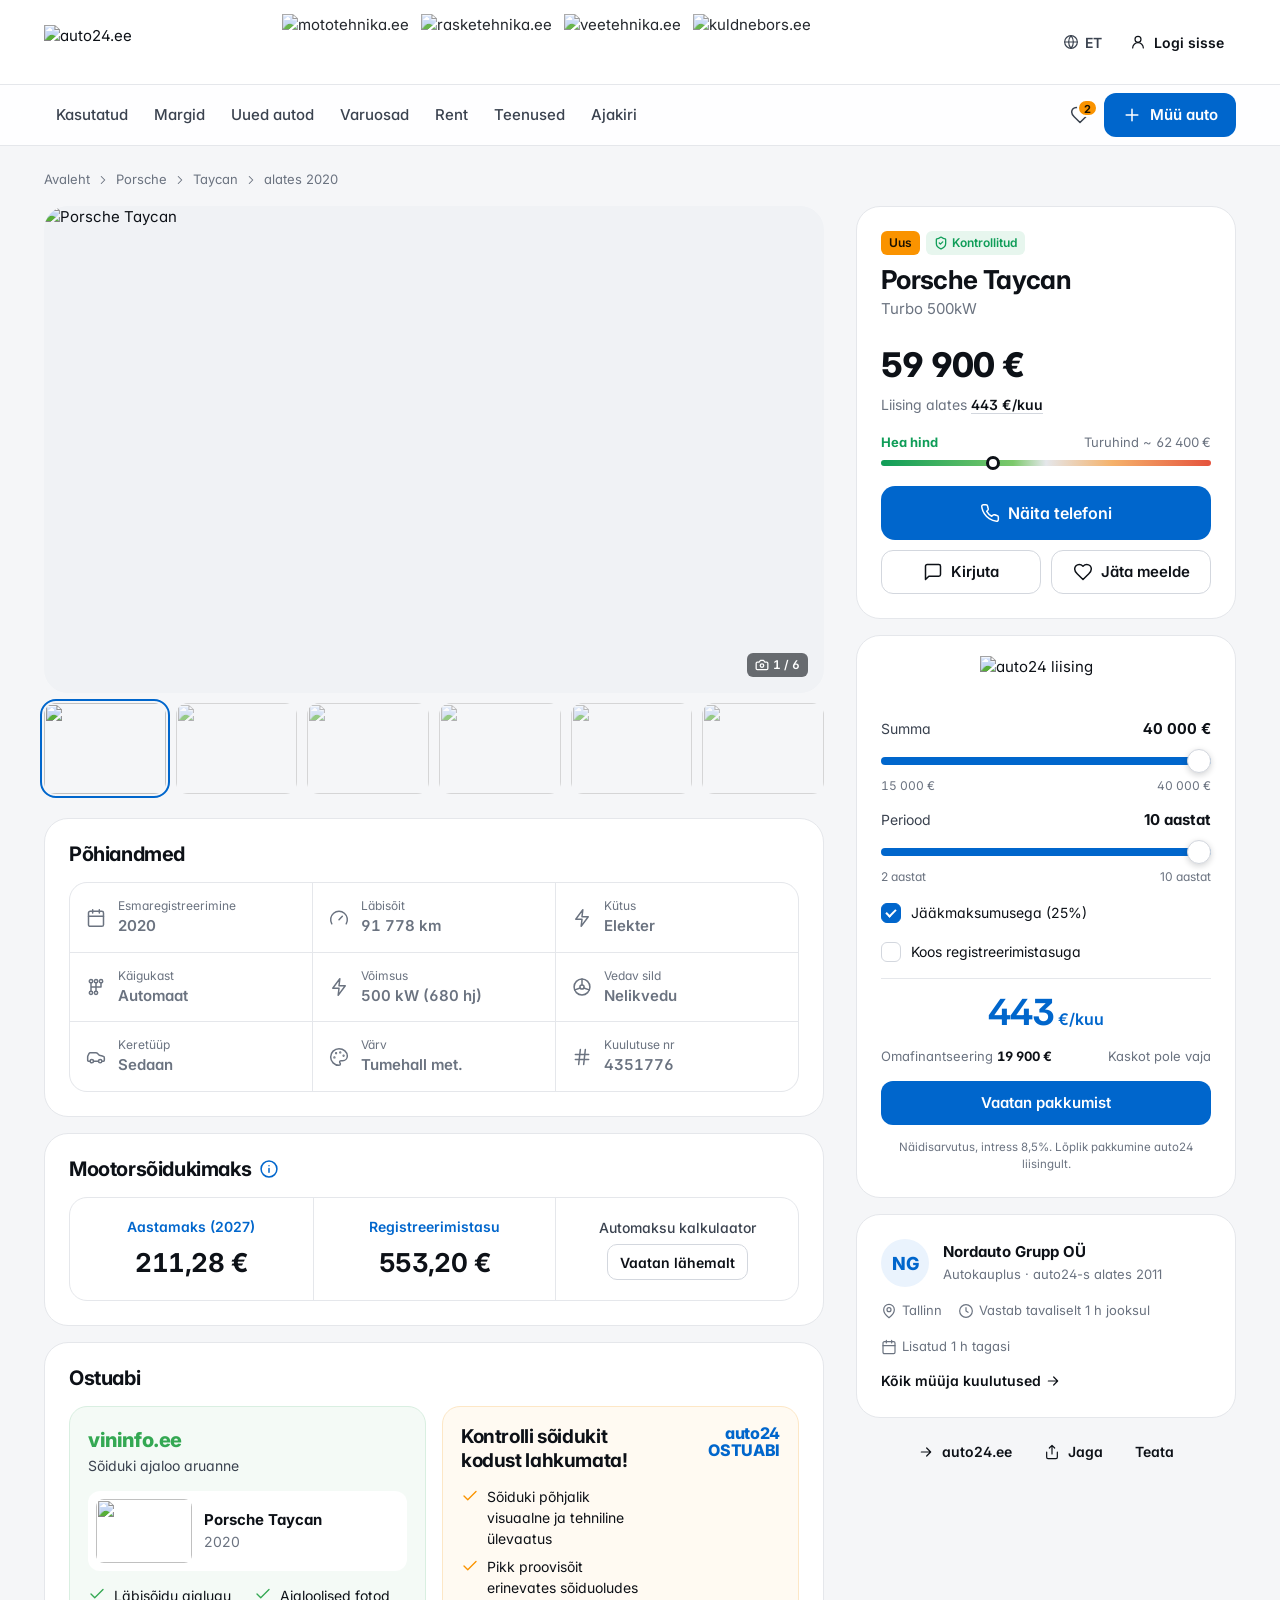
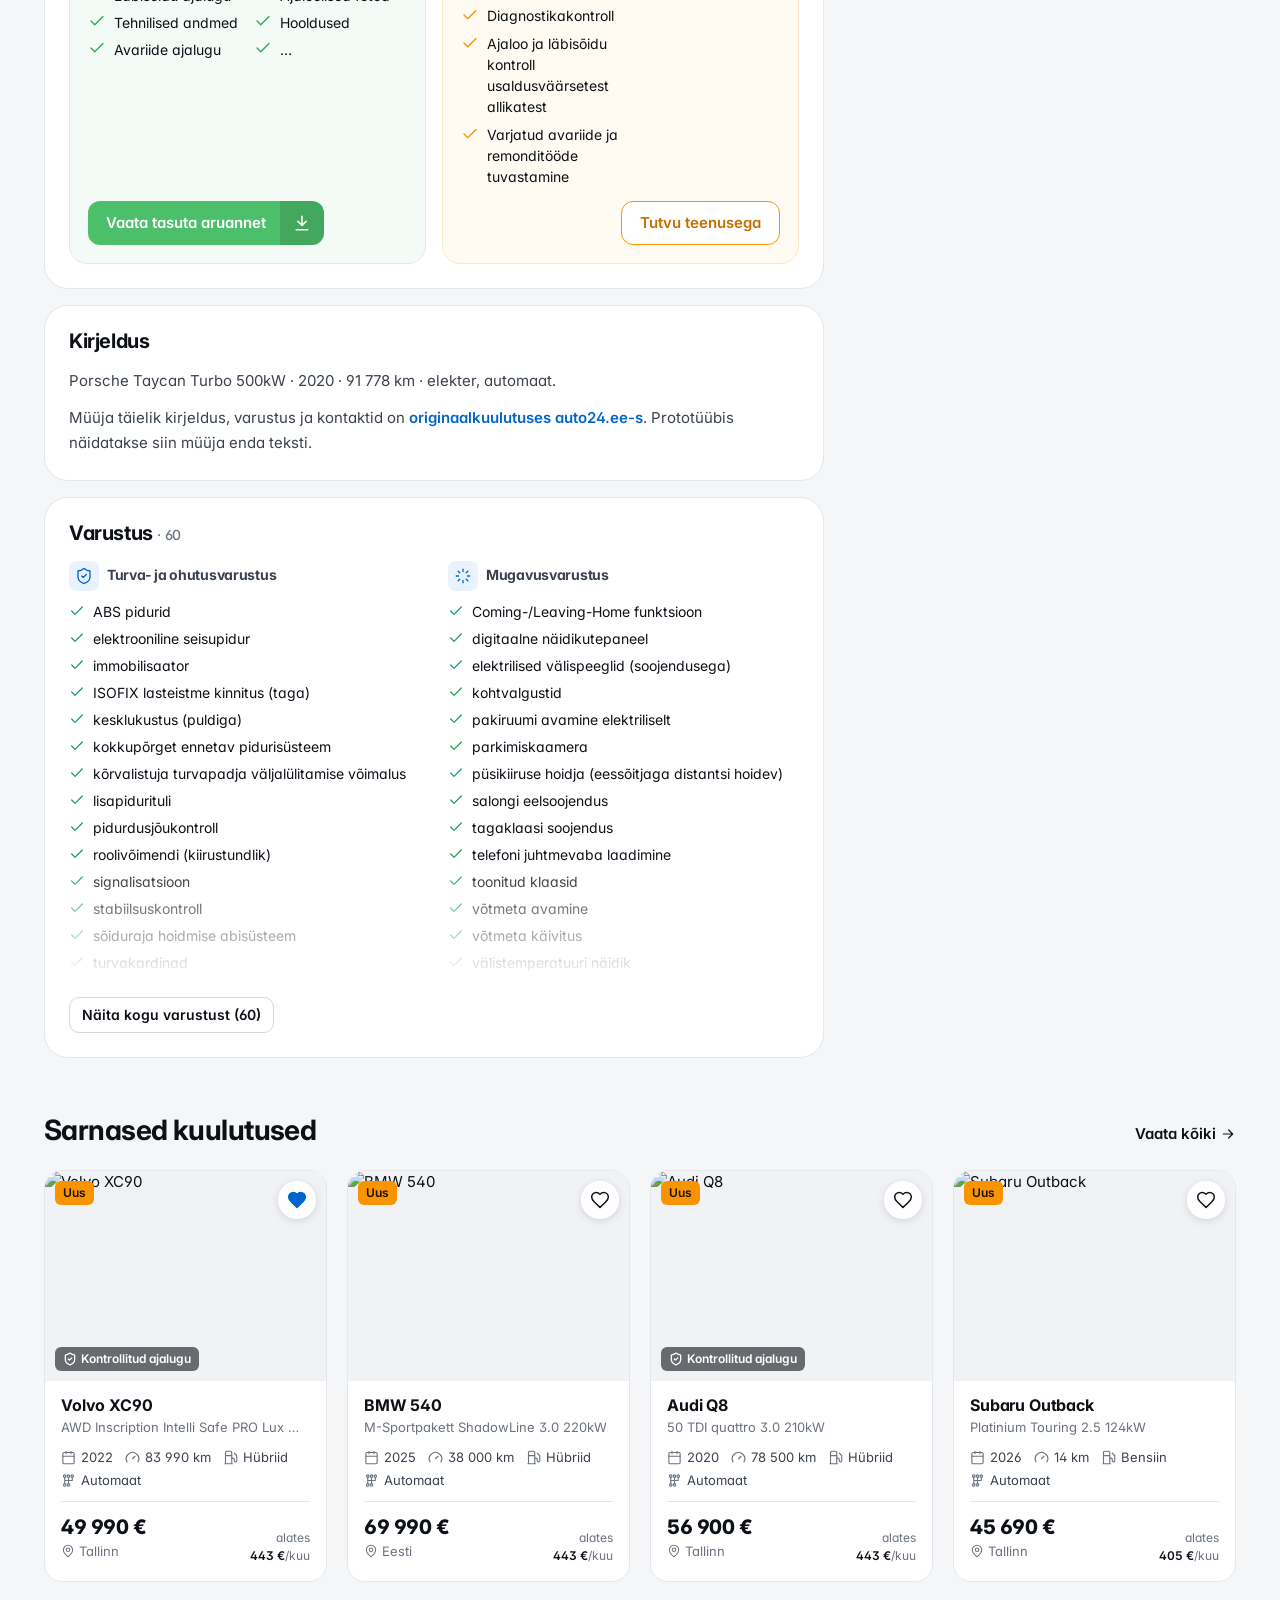
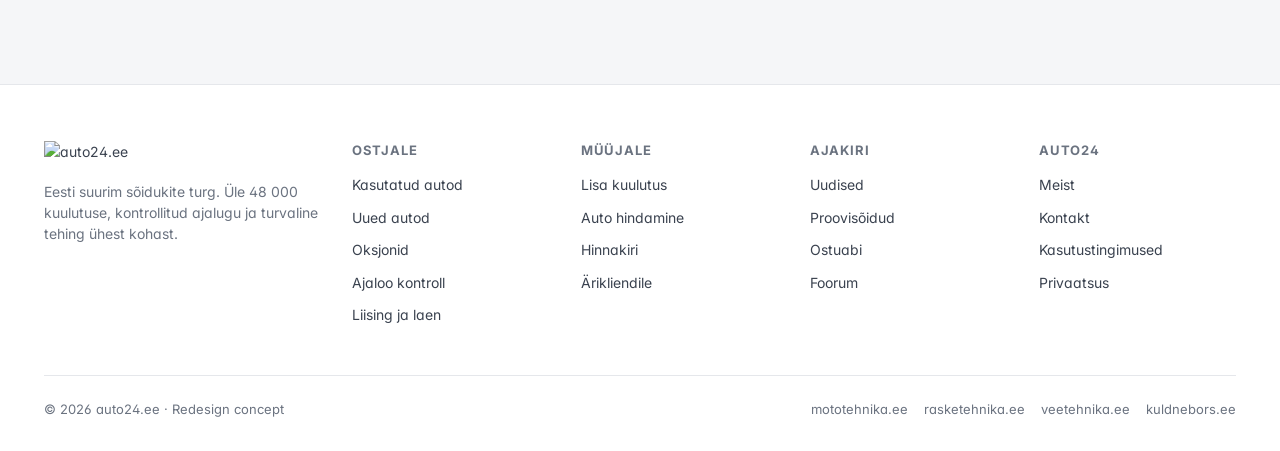
==== kuulutus.html @ 477eec94 "auto24 redesign prototype Static HTML/CSS/JS concept of auto24.ee: home with portal logos, ad slot, " ====
<!doctype html>
<html lang="et">
<head>
  <meta charset="utf-8">
  <script>try{if(JSON.parse(localStorage.getItem('a24.lang'))==='ru')document.documentElement.classList.add('i18n-wait')}catch(e){}setTimeout(function(){document.documentElement.classList.remove('i18n-wait')},2500)</script>
  <meta name="viewport" content="width=device-width, initial-scale=1, viewport-fit=cover">
  <title>Kuulutus — auto24</title>
  <meta name="theme-color" content="#ffffff">
  <link rel="preconnect" href="https://fonts.googleapis.com">
  <link rel="preconnect" href="https://fonts.gstatic.com" crossorigin>
  <link rel="preconnect" href="https://img13.img-bcg.eu">
  <link href="https://fonts.googleapis.com/css2?family=Inter:wght@400;500;600;700;800&display=swap" rel="stylesheet">
  <link rel="stylesheet" href="assets/styles.css">
  <script src="assets/data.js" defer></script>
  <script src="assets/catalog.js" defer></script>
  <script src="assets/makes.js" defer></script>
  <script src="assets/i18n.js" defer></script>
  <script src="assets/app.js" defer></script>
  <script src="assets/listing.js" defer></script>
</head>
<body data-page="listing" class="has-mobile-bar">
  <main class="container" id="listingRoot"></main>
</body>
</html>
---- assets/styles.css ----
/* ==========================================================================
   auto24 — redesign concept
   Design tokens → base → layout → components → pages
   ========================================================================== */

:root {
  --bg: #f5f6f8;
  --surface: #ffffff;
  --surface-2: #f0f2f5;
  --ink: #0d1117;
  --ink-2: #3a424f;
  --muted: #6b7380;
  --line: #e5e7eb;
  --line-strong: #d3d7de;
  --accent: #0066cc;            /* auto24 brand blue */
  --accent-hover: #0057ad;
  --accent-soft: #eaf3fd;
  --brand-orange: #fa9300;      /* auto24 brand orange */
  --accent-ink: #ffffff;
  --ok: #0f9d58;
  --ok-soft: #e7f6ee;
  --warn: #b25e00;
  --warn-soft: #fff4e0;
  --focus: rgba(0, 102, 204, .3);
  --shadow-sm: 0 1px 2px rgba(13, 17, 23, .05);
  --shadow: 0 1px 2px rgba(13, 17, 23, .04), 0 8px 24px rgba(13, 17, 23, .06);
  --shadow-lg: 0 2px 4px rgba(13, 17, 23, .04), 0 24px 48px rgba(13, 17, 23, .12);
  --r-sm: 8px;
  --r: 12px;
  --r-lg: 18px;
  --r-xl: 24px;
  --container: 1240px;
  --gutter: 24px;
  --header-h: 60px;
  --ease: cubic-bezier(.2, .7, .2, 1);
  color-scheme: light;
}

:root[data-theme="dark"] {
  --bg: #0b0d11;
  --surface: #14171c;
  --surface-2: #1c2027;
  --ink: #f2f4f7;
  --ink-2: #c5cad3;
  --muted: #8b93a0;
  --line: #252a32;
  --line-strong: #343a44;
  --accent-soft: #2a1710;
  --ok-soft: #0f2a1d;
  --warn-soft: #2b1f0c;
  --shadow: 0 1px 2px rgba(0, 0, 0, .3), 0 8px 24px rgba(0, 0, 0, .35);
  --shadow-lg: 0 24px 48px rgba(0, 0, 0, .5);
  color-scheme: dark;
}

/* ---------- Base ---------- */
html.i18n-wait body { visibility: hidden; }
*, *::before, *::after { box-sizing: border-box; }
html { -webkit-text-size-adjust: 100%; scroll-behavior: smooth; }
body {
  margin: 0;
  background: var(--bg);
  color: var(--ink);
  font: 400 15px/1.5 "Inter", system-ui, -apple-system, "Segoe UI", sans-serif;
  font-feature-settings: "cv11", "ss01";
  -webkit-font-smoothing: antialiased;
  -webkit-tap-highlight-color: transparent;
}
img { display: block; max-width: 100%; }
a { color: inherit; text-decoration: none; }
button, input, select, textarea { font: inherit; color: inherit; }
button { cursor: pointer; background: none; border: 0; padding: 0; }
h1, h2, h3, h4 { margin: 0; letter-spacing: -.02em; line-height: 1.15; font-weight: 700; }
p { margin: 0; }
.num { font-variant-numeric: tabular-nums; }
.sr-only { position: absolute; width: 1px; height: 1px; overflow: hidden; clip: rect(0 0 0 0); white-space: nowrap; }
:focus-visible { outline: 3px solid var(--focus); outline-offset: 2px; border-radius: 6px; }
svg.i { width: 20px; height: 20px; flex: none; stroke: currentColor; fill: none; stroke-width: 1.8; stroke-linecap: round; stroke-linejoin: round; }
svg.i.sm { width: 16px; height: 16px; }
svg.i.lg { width: 24px; height: 24px; }

.container { width: 100%; max-width: var(--container); margin: 0 auto; padding: 0 var(--gutter); }
.section { padding: 56px 0; }
.section-head { display: flex; align-items: end; justify-content: space-between; gap: 16px; margin-bottom: 24px; }
.section-head h2 { font-size: 28px; }
.section-head p { color: var(--muted); margin-top: 6px; }
.link-more { display: inline-flex; align-items: center; gap: 4px; font-weight: 600; color: var(--ink); white-space: nowrap; }
.link-more:hover { color: var(--accent); }
.link-more svg { transition: transform .2s var(--ease); }
.link-more:hover svg { transform: translateX(3px); }

/* ---------- Buttons ---------- */
.btn {
  display: inline-flex; align-items: center; justify-content: center; gap: 8px;
  height: 44px; padding: 0 18px; border-radius: var(--r);
  font-weight: 600; font-size: 15px; white-space: nowrap;
  transition: background-color .15s, border-color .15s, color .15s, transform .1s, box-shadow .15s;
}
.btn:active { transform: scale(.98); }
.btn-primary { background: var(--accent); color: var(--accent-ink); }
.btn-primary:hover { background: var(--accent-hover); }
.btn-dark { background: var(--ink); color: var(--bg); }
.btn-dark:hover { opacity: .9; }
.btn-ghost { color: var(--ink); }
.btn-ghost:hover { background: var(--surface-2); }
.btn-outline { border: 1px solid var(--line-strong); background: var(--surface); }
.btn-outline:hover { border-color: var(--ink); }
.btn-lg { height: 54px; padding: 0 24px; font-size: 16px; border-radius: 14px; }
.btn-sm { height: 36px; padding: 0 12px; font-size: 14px; border-radius: 10px; }
.btn-block { width: 100%; }
.icon-btn {
  width: 40px; height: 40px; display: inline-grid; place-items: center; border-radius: 50%;
  color: var(--ink-2); transition: background-color .15s, color .15s;
}
.icon-btn:hover { background: var(--surface-2); color: var(--ink); }

/* ---------- Top bar (auto24 + portals) ---------- */
.topbar { background: var(--surface); border-bottom: 1px solid var(--line); }
.topbar-row { height: 84px; display: flex; align-items: center; gap: 36px; }
.topbar .logo img { height: 34px; }
.portals { display: flex; align-items: center; gap: 12px; flex: 1; min-width: 0; }
.portals a { display: inline-flex; opacity: .9; transition: opacity .15s, transform .15s; }
.portals a:hover { opacity: 1; transform: translateY(-1px); }
.portals img { height: 56px; width: auto; }
.topbar-actions { display: flex; align-items: center; gap: 4px; margin-left: auto; }
.logo-mini { width: 0; overflow: hidden; opacity: 0; margin-right: -28px; transition: width .25s var(--ease), opacity .2s, margin .25s var(--ease); }
.site-header.stuck .logo-mini { width: 143px; opacity: 1; margin-right: 0; }
.logo-mini img { height: 24px !important; }

/* ---------- Header ---------- */
.site-header {
  position: sticky; top: 0; z-index: 50;
  background: color-mix(in srgb, var(--surface) 88%, transparent);
  backdrop-filter: saturate(1.6) blur(14px);
  -webkit-backdrop-filter: saturate(1.6) blur(14px);
  border-bottom: 1px solid var(--line);
}
.header-row { height: 60px; display: flex; align-items: center; gap: 28px; }
.logo { display: inline-flex; align-items: center; flex: none; }
.logo img { height: 28px; width: auto; }
.main-nav { display: flex; gap: 2px; }
.main-nav a { padding: 8px 12px; border-radius: 10px; font-weight: 500; color: var(--ink-2); transition: background-color .15s, color .15s; }
.main-nav a:hover { background: var(--surface-2); color: var(--ink); }
.main-nav a[aria-current="page"] { color: var(--ink); font-weight: 600; }
.header-actions { margin-left: auto; display: flex; align-items: center; gap: 4px; }
.lang-btn { display: inline-flex; align-items: center; gap: 6px; height: 40px; padding: 0 10px; border-radius: 10px; font-weight: 600; font-size: 14px; color: var(--ink-2); }
.lang-btn:hover { background: var(--surface-2); }
.fav-btn { position: relative; }
.badge-dot {
  position: absolute; top: 4px; right: 2px; min-width: 18px; height: 18px; padding: 0 5px;
  border-radius: 9px; background: var(--brand-orange); color: #1a1200; font-size: 11px; font-weight: 700;
  display: grid; place-items: center; border: 2px solid var(--surface);
}
.badge-dot:empty { display: none; }
.menu-btn { display: none; }

.mobile-nav {
  position: fixed; top: var(--header-h); left: 0; right: 0; bottom: 0; z-index: 49; background: var(--surface);
  padding: 16px var(--gutter) 32px; overflow: auto;
  transform: translateY(-8px); opacity: 0; pointer-events: none; transition: opacity .2s, transform .2s var(--ease);
}
.mobile-nav.open { opacity: 1; transform: none; pointer-events: auto; }
.mobile-nav a { display: flex; justify-content: space-between; align-items: center; padding: 16px 4px; font-size: 18px; font-weight: 600; border-bottom: 1px solid var(--line); }
.mobile-nav .btn { margin-top: 24px; }

/* ---------- Form controls ---------- */
.field { display: flex; flex-direction: column; gap: 6px; min-width: 0; }
.field > label, .field-label { font-size: 13px; font-weight: 600; color: var(--ink-2); }
.control {
  width: 100%; height: 48px; padding: 0 14px; border-radius: var(--r);
  background: var(--surface); border: 1px solid var(--line-strong);
  transition: border-color .15s, box-shadow .15s; appearance: none; -webkit-appearance: none;
  font-size: 16px;
}
.control:hover { border-color: var(--muted); }
.control:focus { outline: none; border-color: var(--accent); box-shadow: 0 0 0 4px var(--focus); }
select.control {
  padding-right: 38px; cursor: pointer;
  background-image: url("data:image/svg+xml,%3Csvg xmlns='http://www.w3.org/2000/svg' width='20' height='20' viewBox='0 0 24 24' fill='none' stroke='%236b7380' stroke-width='2' stroke-linecap='round' stroke-linejoin='round'%3E%3Cpath d='m6 9 6 6 6-6'/%3E%3C/svg%3E");
  background-repeat: no-repeat; background-position: right 12px center;
}
select.control:disabled { opacity: .55; cursor: not-allowed; }
.range { display: grid; grid-template-columns: 1fr 1fr; gap: 8px; }
.range .control { padding-left: 12px; }
.range select.control { padding-right: 28px; background-position: right 6px center; background-size: 18px; }
.input-suffix { position: relative; }
.input-suffix span { position: absolute; right: 14px; top: 50%; transform: translateY(-50%); color: var(--muted); font-size: 14px; pointer-events: none; }
.input-suffix .control { padding-right: 34px; }

.check { display: flex; align-items: center; gap: 10px; padding: 6px 0; cursor: pointer; font-size: 15px; user-select: none; }
.check input { appearance: none; -webkit-appearance: none; width: 20px; height: 20px; margin: 0; border: 1.5px solid var(--line-strong); border-radius: 6px; display: grid; place-items: center; background: var(--surface); transition: background-color .15s, border-color .15s; flex: none; }
.check input:checked { background: var(--accent); border-color: var(--accent); }
.check input:checked::after { content: ""; width: 10px; height: 6px; border: 2px solid #fff; border-top: 0; border-right: 0; transform: translateY(-1px) rotate(-45deg); }
.check .count { margin-left: auto; color: var(--muted); font-size: 13px; }

.switch { display: flex; align-items: center; justify-content: space-between; gap: 12px; cursor: pointer; user-select: none; }
.switch input { appearance: none; -webkit-appearance: none; width: 42px; height: 24px; border-radius: 12px; background: var(--line-strong); position: relative; transition: background-color .2s; flex: none; margin: 0; }
.switch input::after { content: ""; position: absolute; top: 3px; left: 3px; width: 18px; height: 18px; border-radius: 50%; background: #fff; box-shadow: 0 1px 3px rgba(0,0,0,.2); transition: transform .2s var(--ease); }
.switch input:checked { background: var(--ok); }
.switch input:checked::after { transform: translateX(18px); }

.segmented { display: flex; padding: 4px; gap: 4px; background: var(--surface-2); border-radius: var(--r); }
.segmented button { flex: 1; height: 38px; border-radius: 9px; font-weight: 600; font-size: 14px; color: var(--muted); transition: background-color .15s, color .15s, box-shadow .15s; }
.segmented button[aria-pressed="true"] { background: var(--surface); color: var(--ink); box-shadow: var(--shadow-sm), 0 0 0 1px var(--line); }

.chip {
  display: inline-flex; align-items: center; gap: 6px; height: 36px; padding: 0 14px;
  border-radius: 999px; border: 1px solid var(--line-strong); background: var(--surface);
  font-size: 14px; font-weight: 500; white-space: nowrap; transition: border-color .15s, background-color .15s, color .15s;
}
.chip:hover { border-color: var(--ink); }
.chip[aria-pressed="true"] { background: var(--ink); border-color: var(--ink); color: var(--bg); }
.chip .x { margin-right: -4px; opacity: .6; }
.chips { display: flex; flex-wrap: wrap; gap: 8px; }

/* ---------- Tags / badges ---------- */
.tag { display: inline-flex; align-items: center; gap: 4px; height: 24px; padding: 0 8px; border-radius: 6px; font-size: 12px; font-weight: 600; white-space: nowrap; }
.tag-ok { background: var(--ok-soft); color: var(--ok); }
.tag-new { background: var(--brand-orange); color: #1a1200; }
.tag-drop { background: var(--warn-soft); color: var(--warn); }
.tag-glass { background: rgba(13,17,23,.6); color: #fff; backdrop-filter: blur(8px); -webkit-backdrop-filter: blur(8px); }
.tag svg.i { width: 14px; height: 14px; stroke-width: 2.2; }

/* ---------- Car card ---------- */
.card-grid { display: grid; grid-template-columns: repeat(4, minmax(0, 1fr)); gap: 20px; }
.car-card {
  position: relative; display: flex; flex-direction: column; background: var(--surface);
  border-radius: var(--r-lg); overflow: hidden; border: 1px solid var(--line);
  transition: box-shadow .25s var(--ease), transform .25s var(--ease), border-color .25s;
}
.car-card:hover { box-shadow: var(--shadow-lg); transform: translateY(-2px); border-color: transparent; }
.car-media { position: relative; aspect-ratio: 4 / 3; background: var(--surface-2); overflow: hidden; }
.car-media img { width: 100%; height: 100%; object-fit: cover; transition: transform .5s var(--ease); }
.car-card:hover .car-media img { transform: scale(1.04); }
.car-media .tags { position: absolute; left: 10px; top: 10px; display: flex; gap: 6px; flex-wrap: wrap; }
.car-media .photos { position: absolute; left: 10px; bottom: 10px; }
.fav {
  position: absolute; right: 10px; top: 10px; z-index: 2; width: 38px; height: 38px; border-radius: 50%;
  display: grid; place-items: center; background: rgba(255,255,255,.92); color: #0d1117;
  box-shadow: 0 2px 8px rgba(0,0,0,.12); transition: transform .15s, color .15s;
}
.fav:hover { transform: scale(1.08); }
.fav:active { transform: scale(.92); }
.fav[aria-pressed="true"] { color: var(--accent); }
.fav[aria-pressed="true"] svg { fill: currentColor; }
.car-body { padding: 14px 16px 16px; display: flex; flex-direction: column; gap: 10px; flex: 1; }
.car-title { font-weight: 700; font-size: 16px; letter-spacing: -.01em; line-height: 1.3; }
.car-title a::after { content: ""; position: absolute; inset: 0; z-index: 1; }
.car-sub { color: var(--muted); font-size: 13px; margin-top: 2px; white-space: nowrap; overflow: hidden; text-overflow: ellipsis; }
.specs { display: flex; flex-wrap: wrap; gap: 4px 12px; color: var(--ink-2); font-size: 13px; }
.specs span { display: inline-flex; align-items: center; gap: 5px; }
.specs svg.i { width: 15px; height: 15px; color: var(--muted); }
.car-foot { margin-top: auto; display: flex; align-items: end; justify-content: space-between; gap: 8px; padding-top: 10px; border-top: 1px solid var(--line); }
.price { font-weight: 800; font-size: 20px; letter-spacing: -.02em; white-space: nowrap; }
.price s { display: block; font-size: 12px; font-weight: 500; color: var(--muted); letter-spacing: 0; }
.monthly { font-size: 12px; color: var(--muted); text-align: right; white-space: nowrap; }
.monthly b { color: var(--ink); font-weight: 600; }
.loc { display: inline-flex; align-items: center; gap: 4px; font-size: 13px; color: var(--muted); }
.loc svg.i { width: 14px; height: 14px; }

/* list variant */
.results.list .car-card { flex-direction: row; }
.results.list .car-media { width: 320px; flex: none; aspect-ratio: auto; min-height: 220px; }
.results.list .car-body { padding: 18px 20px; }
.results.list .car-title { font-size: 18px; }
.results.list .specs { font-size: 14px; gap: 6px 16px; }
.results.list .price { font-size: 24px; }

/* ---------- Hero ---------- */
.ad-slot { padding: 24px 0 0; }
.ad { position: relative; display: block; border-radius: var(--r-lg); overflow: hidden; background: #1b1f26; }
.ad img { width: 100%; height: auto; aspect-ratio: 1878 / 750; object-fit: cover; }
.ad-label { position: absolute; top: 10px; right: 10px; padding: 2px 8px; border-radius: 6px; font-size: 11px; font-weight: 600; letter-spacing: .04em; text-transform: uppercase; background: rgba(255,255,255,.85); color: #3a424f; }
.hero { padding: 28px 0 24px; }
.hero-head { display: flex; flex-direction: column; gap: 4px; margin-bottom: 16px; }
.brands-panel { background: var(--surface); border: 1px solid var(--line); border-radius: var(--r-xl); padding: 20px 20px 16px; display: flex; flex-direction: column; }
.brands-head { display: flex; align-items: center; justify-content: space-between; gap: 12px; margin-bottom: 10px; }
.brands-head h2 { font-size: 18px; }
.brands-head .link-more { font-size: 14px; color: var(--accent); }
.brand-list { display: grid; grid-template-columns: repeat(2, minmax(0, 1fr)); gap: 0 12px; }
.brand-list a { display: flex; align-items: center; justify-content: space-between; padding: 9px 10px; margin: 0 -10px; border-radius: 10px; font-size: 15px; font-weight: 500; transition: background-color .15s, color .15s; }
.brand-list a::after { content: "›"; color: var(--muted); opacity: 0; transition: opacity .15s, transform .15s; }
.brand-list a:hover { background: var(--surface-2); color: var(--accent); }
.brand-list a:hover::after { opacity: 1; transform: translateX(2px); }
.brand-list a[hidden], .brand-list[hidden], .brand-all[hidden] { display: none; }
.brand-list-all { max-height: 420px; overflow: auto; margin-top: 10px; padding-right: 4px; }
@media (min-width: 901px) {
  /* Row height follows the search card; the brands panel fills it and scrolls inside */
  .brands-panel { contain: size; }
  .brand-all:not([hidden]) { flex: 1; min-height: 0; display: flex; flex-direction: column; }
  .brand-all .brand-list-all { flex: 1; max-height: none; min-height: 0; }
}
.brand-all .control { height: 42px; font-size: 15px; }
.hero-grid { display: grid; grid-template-columns: minmax(0, 1.55fr) minmax(0, .75fr); gap: 24px; align-items: stretch; }
.hero-grid > * { min-width: 0; }
.hero h1 { font-size: clamp(26px, 3vw, 34px); letter-spacing: -.03em; line-height: 1.1; font-weight: 800; }
.hero h1 em { font-style: normal; color: var(--accent); }
.hero-lead { color: var(--muted); font-size: 15px; }
.hero-lead b { color: var(--ink); }
.search-card { margin-top: 0; display: flex; flex-direction: column; background: var(--surface); border-radius: var(--r-xl); box-shadow: var(--shadow); border: 1px solid var(--line); padding: 8px 8px 20px; }
.vtabs { display: grid; grid-template-columns: repeat(5, minmax(0, 1fr)); gap: 4px; padding: 0 0 12px; }
.vtabs::-webkit-scrollbar { display: none; }
.vtabs button { display: flex; flex-direction: column; align-items: center; justify-content: center; gap: 4px; min-width: 0; padding: 10px 6px; border-radius: 14px; font-weight: 600; font-size: 13px; line-height: 1.2; text-align: center; color: var(--muted); transition: background-color .15s, color .15s; }
.vtabs button svg.i { width: 22px; height: 22px; }
.vtabs button:hover { color: var(--ink); }
.vtabs button[aria-selected="true"] { background: var(--surface-2); color: var(--ink); }
.search-grid { display: grid; grid-template-columns: repeat(3, minmax(0, 1fr)); gap: 12px; padding: 0 12px; }
.search-foot { display: flex; align-items: center; gap: 16px; margin-top: 16px; padding: 0 12px; }
.search-foot .btn { flex: 1; }
.search-foot .link-more { font-size: 14px; color: var(--muted); }
.quick { margin: auto 12px 0; padding-top: 16px; border-top: 1px solid var(--line); }
.adv-link { margin-bottom: 16px !important; }
.brands-foot { margin-top: auto; padding-top: 14px; border-top: 1px solid var(--line); display: inline-flex; align-items: center; gap: 6px; font-weight: 600; font-size: 14px; color: var(--accent); }
.brands-foot:hover { gap: 9px; }
.quick-label { font-size: 13px; color: var(--muted); font-weight: 600; margin-bottom: 8px; }

/* ---------- Trust strip ---------- */
.trust { display: grid; grid-template-columns: repeat(4, 1fr); gap: 16px; padding: 8px 0 0; }
.trust div { display: flex; gap: 12px; align-items: center; color: var(--ink-2); font-size: 14px; }
.trust svg.i { color: var(--accent); width: 22px; height: 22px; }
.trust b { color: var(--ink); display: block; font-size: 15px; }

/* ---------- Body types & brands ---------- */
.types { display: grid; grid-template-columns: repeat(8, 1fr); gap: 12px; }
.type-tile {
  display: flex; flex-direction: column; align-items: center; gap: 6px; padding: 18px 8px 14px; border-radius: var(--r-lg);
  background: var(--surface); border: 1px solid var(--line); text-align: center; transition: border-color .15s, box-shadow .2s, transform .2s var(--ease);
}
.type-tile:hover { border-color: var(--ink); transform: translateY(-2px); }
.type-tile svg { width: 88px; height: 40px; color: var(--ink); }
.type-tile:hover svg { color: var(--accent); }
.type-tile b { font-size: 14px; font-weight: 600; }
.type-tile span { font-size: 12px; color: var(--muted); }

.brands { display: grid; grid-template-columns: repeat(6, 1fr); gap: 1px; background: var(--line); border: 1px solid var(--line); border-radius: var(--r-lg); overflow: hidden; }
.brands a { background: var(--surface); padding: 18px 20px; display: flex; justify-content: space-between; align-items: baseline; gap: 8px; transition: background-color .15s; }
.brands a:hover { background: var(--surface-2); }
.brands b { font-weight: 600; }
.brands span { color: var(--muted); font-size: 13px; }

/* ---------- Tabs (underline) ---------- */
.tabs { display: flex; gap: 6px; flex-wrap: wrap; }

/* ---------- Auctions ---------- */
.auctions { display: grid; grid-template-columns: repeat(2, 1fr); gap: 20px; }
.auction { display: flex; gap: 16px; padding: 12px; background: var(--surface); border: 1px solid var(--line); border-radius: var(--r-lg); align-items: center; transition: box-shadow .2s; position: relative; }
.auction:hover { box-shadow: var(--shadow); }
.auction img { width: 120px; height: 90px; object-fit: cover; border-radius: 12px; flex: none; }
.auction .meta { flex: 1; min-width: 0; }
.auction b { display: block; font-size: 15px; }
.auction .bid { font-size: 13px; color: var(--muted); margin-top: 2px; }
.auction .bid strong { color: var(--ink); font-size: 16px; }
.countdown { display: inline-flex; align-items: center; gap: 5px; margin-top: 8px; font-size: 13px; font-weight: 600; color: var(--accent); font-variant-numeric: tabular-nums; }

/* ---------- Sell band ---------- */
.sell { display: grid; grid-template-columns: 1.1fr .9fr; gap: 0; background: var(--ink); color: var(--bg); border-radius: var(--r-xl); overflow: hidden; }
.sell-copy { padding: 48px; }
.sell h2 { font-size: 36px; letter-spacing: -.03em; }
.sell p { color: color-mix(in srgb, var(--bg) 70%, transparent); margin-top: 12px; font-size: 16px; max-width: 460px; }
.steps { display: grid; grid-template-columns: repeat(3, 1fr); gap: 16px; margin: 32px 0; }
.steps div { font-size: 14px; color: color-mix(in srgb, var(--bg) 75%, transparent); }
.steps b { display: grid; place-items: center; width: 32px; height: 32px; border-radius: 50%; background: color-mix(in srgb, var(--bg) 14%, transparent); color: var(--bg); font-size: 14px; margin-bottom: 10px; }
.estimate { padding: 48px; background: color-mix(in srgb, var(--bg) 6%, transparent); display: flex; flex-direction: column; justify-content: center; gap: 14px; }
.estimate h3 { font-size: 20px; }
.estimate .row { display: flex; gap: 8px; }
.plate {
  flex: 1; height: 54px; border-radius: 12px; border: 2px solid #fff; background: #fff; color: #0d1117;
  display: flex; align-items: stretch; overflow: hidden;
}
.plate .eu { width: 34px; background: #1f4bd8; color: #fff; display: flex; flex-direction: column; align-items: center; justify-content: end; padding-bottom: 6px; font-size: 12px; font-weight: 700; }
.plate input { flex: 1; min-width: 0; border: 0; outline: 0; font-size: 22px; font-weight: 700; letter-spacing: .12em; text-transform: uppercase; padding: 0 14px; background: transparent; color: #0d1117; }
.estimate-out { min-height: 64px; font-size: 14px; color: color-mix(in srgb, var(--bg) 70%, transparent); }
.estimate-out strong { display: block; color: var(--bg); font-size: 28px; letter-spacing: -.02em; }

/* ---------- Editorial ---------- */
.editorial { display: grid; grid-template-columns: 1.3fr 1fr; gap: 24px; }
.story-big { position: relative; border-radius: var(--r-xl); overflow: hidden; min-height: 420px; display: flex; align-items: end; color: #fff; }
.story-big img { position: absolute; inset: 0; width: 100%; height: 100%; object-fit: cover; transition: transform .6s var(--ease); }
.story-big:hover img { transform: scale(1.03); }
.story-big::after { content: ""; position: absolute; inset: 0; background: linear-gradient(180deg, transparent 30%, rgba(0,0,0,.8)); }
.story-big .txt { position: relative; z-index: 1; padding: 28px; }
.story-big h3 { font-size: 28px; margin-top: 10px; max-width: 560px; }
.story-big p { margin-top: 8px; opacity: .8; max-width: 560px; }
.story-list { display: flex; flex-direction: column; gap: 4px; }
.story { display: flex; gap: 16px; padding: 12px; border-radius: var(--r-lg); transition: background-color .15s; }
.story:hover { background: var(--surface); }
.story img { width: 132px; height: 96px; border-radius: 12px; object-fit: cover; flex: none; }
.story .kicker { font-size: 12px; font-weight: 700; text-transform: uppercase; letter-spacing: .06em; color: var(--accent); }
.story h4 { font-size: 16px; margin-top: 4px; line-height: 1.3; }
.story time { display: block; font-size: 13px; color: var(--muted); margin-top: 6px; }

/* ---------- Footer ---------- */
.site-footer { margin-top: 40px; border-top: 1px solid var(--line); background: var(--surface); padding: 56px 0 32px; }
.foot-grid { display: grid; grid-template-columns: 1.4fr repeat(4, 1fr); gap: 32px; }
.foot-grid h5 { margin: 0 0 14px; font-size: 13px; text-transform: uppercase; letter-spacing: .06em; color: var(--muted); }
.foot-grid ul { list-style: none; margin: 0; padding: 0; display: flex; flex-direction: column; gap: 10px; }
.foot-grid a { color: var(--ink-2); font-size: 14px; }
.foot-grid a:hover { color: var(--accent); }
.foot-about p { color: var(--muted); font-size: 14px; margin-top: 12px; max-width: 280px; }
.foot-bottom { margin-top: 48px; padding-top: 24px; border-top: 1px solid var(--line); display: flex; justify-content: space-between; gap: 16px; flex-wrap: wrap; color: var(--muted); font-size: 13px; }
.foot-bottom .sites { display: flex; gap: 16px; flex-wrap: wrap; }
.foot-bottom .sites a:hover { color: var(--ink); }

/* ---------- Search page ---------- */
.page-head { padding: 24px 0 8px; }
.crumbs { display: flex; gap: 6px; align-items: center; font-size: 13px; color: var(--muted); flex-wrap: wrap; }
.crumbs a:hover { color: var(--ink); }
.crumbs svg.i { width: 14px; height: 14px; }
.page-head h1 { font-size: 32px; margin-top: 10px; }
.page-head h1 span { color: var(--muted); font-weight: 500; }
.search-layout { display: grid; grid-template-columns: 300px minmax(0, 1fr); gap: 28px; align-items: start; padding-bottom: 40px; }
.filters {
  position: sticky; top: calc(var(--header-h) + 16px); max-height: calc(100vh - var(--header-h) - 32px); overflow: auto;
  background: var(--surface); border: 1px solid var(--line); border-radius: var(--r-lg); scrollbar-width: thin;
}
.filters-head { display: flex; align-items: center; justify-content: space-between; padding: 16px 18px; border-bottom: 1px solid var(--line); position: sticky; top: 0; background: var(--surface); z-index: 2; }
.filters-head h2 { font-size: 17px; }
.filters-head button { font-size: 14px; color: var(--accent); font-weight: 600; }
.fgroup { padding: 16px 18px; border-bottom: 1px solid var(--line); display: flex; flex-direction: column; gap: 10px; }
.fgroup:last-of-type { border-bottom: 0; }
.fgroup .control { height: 42px; font-size: 15px; }
.fgroup .chips .chip { height: 32px; padding: 0 12px; font-size: 13px; }
.filters-foot { display: none; }
.toolbar { display: flex; align-items: center; gap: 12px; margin-bottom: 16px; flex-wrap: wrap; }
.toolbar .active { display: flex; gap: 8px; flex-wrap: wrap; flex: 1; min-width: 0; }
.toolbar .active .chip { height: 32px; font-size: 13px; background: var(--surface-2); border-color: transparent; }
.toolbar .active .chip:hover { border-color: var(--line-strong); }
.toolbar-right { display: flex; align-items: center; gap: 8px; margin-left: auto; }
.toolbar select.control { height: 40px; font-size: 14px; width: auto; }
.view-toggle { display: flex; padding: 3px; background: var(--surface-2); border-radius: 10px; }
.view-toggle button { width: 34px; height: 34px; display: grid; place-items: center; border-radius: 8px; color: var(--muted); }
.view-toggle button[aria-pressed="true"] { background: var(--surface); color: var(--ink); box-shadow: var(--shadow-sm); }
.filter-open { display: none; }
.results { display: grid; gap: 16px; }
.results.grid { grid-template-columns: repeat(3, minmax(0, 1fr)); }
.results.list { grid-template-columns: 1fr; }
.empty { text-align: center; padding: 64px 24px; background: var(--surface); border: 1px dashed var(--line-strong); border-radius: var(--r-lg); color: var(--muted); }
.empty h3 { color: var(--ink); font-size: 20px; margin-bottom: 8px; }
.empty .btn { margin-top: 20px; }
.save-search { display: flex; align-items: center; gap: 16px; padding: 16px 20px; margin-top: 16px; border-radius: var(--r-lg); background: var(--accent-soft); }
.save-search svg.i { color: var(--accent); width: 24px; height: 24px; }
.save-search div { flex: 1; font-size: 14px; color: var(--ink-2); }
.save-search b { display: block; color: var(--ink); font-size: 15px; }
.pager { display: flex; justify-content: center; gap: 6px; margin-top: 28px; }
.pager a, .pager span { min-width: 40px; height: 40px; padding: 0 8px; display: grid; place-items: center; border-radius: 10px; font-weight: 600; font-size: 14px; }
.pager a:hover { background: var(--surface); }
.pager a[aria-current="page"] { background: var(--ink); color: var(--bg); }

.backdrop { position: fixed; inset: 0; background: rgba(0,0,0,.45); z-index: 60; opacity: 0; pointer-events: none; transition: opacity .25s; }
.backdrop.show { opacity: 1; pointer-events: auto; }

/* Full filter panel */
.filter-body { padding: 4px 0 8px; }
.fg-flags { padding: 14px 18px; display: grid; gap: 12px; border-bottom: 1px solid var(--line); }
.fg-flags b { display: block; font-size: 14px; font-weight: 600; }
.fg-flags small { display: block; font-size: 12px; color: var(--muted); }
.fg { border-bottom: 1px solid var(--line); }
.fg:last-child { border-bottom: 0; }
.fg-h { width: 100%; display: flex; align-items: center; gap: 8px; padding: 14px 18px; font-weight: 600; font-size: 14px; text-align: left; }
.fg-h:hover { background: var(--surface-2); }
.fg-h > span:first-child { flex: 1; }
.fg-h svg { color: var(--muted); transition: transform .2s var(--ease); }
.fg.open .fg-h svg { transform: rotate(180deg); }
.fg-n { min-width: 20px; height: 20px; padding: 0 6px; border-radius: 10px; background: var(--accent); color: #fff; font-size: 11px; font-weight: 700; display: inline-grid; place-items: center; }
.fg-b { display: none; padding: 8px 18px 18px; flex-direction: column; gap: 12px; }
.fg.open .fg-b { display: flex; }
.fg-b .control { height: 42px; font-size: 15px; }
.fg-b .sub { font-size: 12px; font-weight: 600; color: var(--muted); text-transform: uppercase; letter-spacing: .05em; margin-top: 4px; }
.fg-b .chips { gap: 10px 8px; }
.fg-b .chips .chip { height: 32px; padding: 0 12px; font-size: 13px; }
/* Segmented options in the filter panel: separate chips with real gaps so values don't run together */
.fg-b .segmented { display: flex; flex-wrap: wrap; gap: 10px; padding: 0; background: none; }
.fg-b .segmented button { flex: 0 0 auto; height: 34px; padding: 0 11px; border-radius: 999px; border: 1px solid var(--line-strong); background: var(--surface); color: var(--ink-2); font-size: 13px; font-weight: 500; white-space: nowrap; transition: border-color .15s, background-color .15s, color .15s; }
.fg-b .segmented button:hover { border-color: var(--ink); }
.fg-b .segmented button[aria-pressed="true"] { background: var(--ink); border-color: var(--ink); color: var(--bg); font-weight: 600; box-shadow: none; }
.chip .cnt { font-size: 11px; color: var(--muted); font-weight: 500; }
.chip[aria-pressed="true"] .cnt { color: inherit; opacity: .7; }
.checklist { display: flex; flex-direction: column; }
.checklist .check { padding: 5px 0; font-size: 14px; }
.checklist.limited .check.more { display: none; }
.check.zero { color: var(--muted); }
.check[hidden] { display: none !important; }
.show-more { align-self: flex-start; font-size: 13px; font-weight: 600; color: var(--accent); padding: 2px 0; }
.make-row { display: grid; gap: 8px; padding-bottom: 12px; border-bottom: 1px dashed var(--line); }
.make-row + .make-row { padding-top: 4px; }
.make-row-top { display: flex; gap: 6px; align-items: center; }
.make-row-top .control { flex: 1; }
.add-row { display: inline-flex; align-items: center; gap: 6px; font-size: 14px; font-weight: 600; color: var(--accent); align-self: flex-start; }
.swatches { display: grid; grid-template-columns: repeat(8, 1fr); gap: 6px; }
.swatch { aspect-ratio: 1; border-radius: 50%; padding: 3px; border: 2px solid transparent; transition: border-color .15s, transform .15s; }
.swatch i { display: block; width: 100%; height: 100%; border-radius: 50%; box-shadow: inset 0 0 0 1px rgba(0,0,0,.14); }
.swatch:hover { transform: scale(1.08); }
.swatch[aria-pressed="true"] { border-color: var(--accent); }
.hint { font-size: 13px; color: var(--muted); }
.eq-group { border: 1px solid var(--line); border-radius: 10px; }
.eq-group + .eq-group { margin-top: 6px; }
.eq-group summary { padding: 10px 12px; font-size: 14px; font-weight: 600; cursor: pointer; list-style: none; display: flex; align-items: center; justify-content: space-between; gap: 8px; }
.eq-group summary::-webkit-details-marker { display: none; }
.eq-group .checklist { padding: 0 12px 10px; max-height: 260px; overflow: auto; }
.eq-group[hidden] { display: none; }
.toolbar .active .chip.clear { background: none; color: var(--accent); font-weight: 600; }
.search-more { padding-top: 12px; margin-top: 12px; border-top: 1px dashed var(--line); }
.more-toggle { font-size: 14px; color: var(--ink-2); }
.more-toggle[aria-expanded="true"] svg { transform: rotate(180deg); }
.adv-link { display: block; margin: 12px 12px 0; font-size: 13px; color: var(--muted); }
.adv-link:hover { color: var(--accent); }
.equip.collapsed { max-height: 420px; overflow: hidden; -webkit-mask-image: linear-gradient(#000 70%, transparent); mask-image: linear-gradient(#000 70%, transparent); }

/* ---------- auto24 Liising card ---------- */
.leasing { display: flex; flex-direction: column; gap: 14px; scroll-margin-top: calc(var(--header-h) + 16px); }
.ls-logo { display: flex; justify-content: center; margin: -4px 0 2px; }
.ls-logo img { height: 46px; width: auto; }
.ls-row { display: flex; justify-content: space-between; align-items: baseline; font-size: 14px; color: var(--ink-2); margin-bottom: 8px; }
.ls-row output { font-weight: 700; color: var(--ink); font-size: 15px; }
.ls-minmax { display: flex; justify-content: space-between; font-size: 12px; color: var(--muted); margin-top: 6px; }
.leasing input[type="range"] { -webkit-appearance: none; appearance: none; height: 8px; border-radius: 4px; background: linear-gradient(90deg, var(--accent) var(--p, 50%), var(--surface-2) var(--p, 50%)); outline-offset: 4px; }
.leasing input[type="range"]::-webkit-slider-thumb { -webkit-appearance: none; width: 24px; height: 24px; border-radius: 50%; background: #fff; border: 1px solid var(--line-strong); box-shadow: 0 2px 6px rgba(13,17,23,.18); cursor: grab; }
.leasing input[type="range"]::-moz-range-thumb { width: 24px; height: 24px; border-radius: 50%; background: #fff; border: 1px solid var(--line-strong); box-shadow: 0 2px 6px rgba(13,17,23,.18); cursor: grab; }
.leasing .check { padding: 2px 0; font-size: 14px; }
.ls-pay { text-align: center; padding-top: 6px; border-top: 1px solid var(--line); }
.ls-pay strong { font-size: 36px; letter-spacing: -.03em; color: var(--accent); }
.ls-pay span { font-size: 16px; color: var(--accent); font-weight: 600; }
.ls-meta { display: flex; justify-content: space-between; gap: 8px; flex-wrap: wrap; font-size: 13px; color: var(--muted); margin-top: -6px; }
.ls-meta b { color: var(--ink); }
.ls-note { font-size: 11.5px; color: var(--muted); text-align: center; }

.promo-leasing { grid-column: 1 / -1; display: flex; align-items: center; gap: 20px; padding: 14px 20px; border-radius: var(--r-lg); background: linear-gradient(90deg, #eaf3fd, #fff6e8); border: 1px solid var(--line); }
.promo-leasing img { height: 42px; width: auto; flex: none; }
.promo-leasing div { flex: 1; min-width: 0; }
.promo-leasing b { display: block; font-size: 16px; }
.promo-leasing span { font-size: 13px; color: var(--muted); }
@media (max-width: 640px) { .promo-leasing { flex-wrap: wrap; gap: 10px 14px; } .promo-leasing div { flex-basis: 60%; } }

/* ---------- Motor vehicle tax ---------- */
.tax h2 { display: flex; align-items: center; gap: 8px; }
.tax .info { color: var(--accent); display: inline-grid; cursor: help; }
.tax-grid { display: grid; grid-template-columns: repeat(3, 1fr); border: 1px solid var(--line); border-radius: var(--r-lg); overflow: hidden; }
.tax-grid > div { display: flex; flex-direction: column; align-items: center; justify-content: center; gap: 6px; padding: 18px 12px; text-align: center; }
.tax-grid > div + div { border-left: 1px solid var(--line); }
.tax-grid span { color: var(--accent); font-weight: 600; font-size: 14px; }
.tax-grid b { font-size: 26px; letter-spacing: -.02em; }
.tax-grid small { font-size: 12px; color: var(--ok); }
.tax-grid .tax-calc span { color: var(--ink-2); font-weight: 500; }

/* ---------- Ostuabi + vininfo ---------- */
.img-fallback { width: auto !important; height: auto !important; font-weight: 800; letter-spacing: -.02em; }
.vi-text.img-fallback { color: #34a853; font-size: 20px; display: block; }
.oa-logo.img-fallback { color: var(--accent); font-size: 16px; line-height: 1.1; text-align: right; max-width: 110px; }
.services-grid { display: grid; grid-template-columns: 1fr 1fr; gap: 16px; }
.services-grid.single { grid-template-columns: 1fr; }
.svc { border-radius: var(--r-lg); padding: 18px; display: flex; flex-direction: column; gap: 14px; }
.vininfo { background: #f4faf6; border: 1px solid #d9efe1; }
.svc-brand { display: flex; align-items: center; gap: 12px; }
.svc-brand .vi-icon { height: 44px; width: auto; }
.svc-brand .vi-text { height: 22px; width: auto; display: block; }
.svc-brand span { font-size: 14px; color: var(--ink-2); }
.vi-car { display: flex; gap: 12px; align-items: center; background: #fff; border-radius: 12px; padding: 8px; }
.vi-car img { width: 96px; height: 64px; object-fit: cover; border-radius: 8px; }
.vi-car b { display: block; font-size: 15px; }
.vi-car span { font-size: 14px; color: var(--muted); }
.vi-list { list-style: none; margin: 0; padding: 0; display: grid; grid-template-columns: 1fr 1fr; gap: 6px 12px; font-size: 14px; }
.vi-list li, .oa-list li { display: flex; gap: 8px; align-items: flex-start; }
.vi-list svg.i { color: #34a853; width: 18px; height: 18px; }
.vi-btn { background: #4cbf6b; color: #fff; padding: 0 0 0 18px; overflow: hidden; align-self: flex-start; margin-top: auto; }
.vi-btn:hover { background: #3fae5d; }
.vi-btn span { display: grid; place-items: center; width: 44px; height: 100%; background: rgba(0,0,0,.12); margin-left: 6px; }
.ostuabi { background: #fffaf2; border: 1px solid #fde7c6; }
.oa-top { display: flex; justify-content: space-between; align-items: flex-start; gap: 12px; }
.oa-top h3 { font-size: 19px; line-height: 1.25; max-width: 260px; }
.oa-logo { height: 46px; width: auto; flex: none; }
.oa-body { display: grid; grid-template-columns: 1fr 120px; gap: 12px; align-items: center; }
.oa-list { list-style: none; margin: 0; padding: 0; display: flex; flex-direction: column; gap: 7px; font-size: 14px; }
.oa-list svg.i { color: var(--brand-orange); width: 18px; height: 18px; flex: none; margin-top: 1px; }
.oa-photo { width: 120px; height: 120px; object-fit: cover; border-radius: 12px; }
.oa-btn { align-self: flex-end; margin-top: auto; border: 1.5px solid var(--brand-orange); color: #c46f00; background: #fff; }
.oa-btn:hover { background: var(--brand-orange); color: #1a1200; }
.services-grid.single .oa-body { grid-template-columns: 1fr 200px; }
.services-grid.single .oa-photo { width: 200px; height: 140px; }
@media (max-width: 900px) { .services-grid { grid-template-columns: 1fr; } }
@media (max-width: 640px) {
  .tax-grid { grid-template-columns: 1fr 1fr; }
  .tax-grid .tax-calc { grid-column: 1 / -1; border-left: 0 !important; border-top: 1px solid var(--line); }
  .tax-grid b { font-size: 22px; }
  .oa-body, .services-grid.single .oa-body { grid-template-columns: 1fr; }
  .oa-photo, .services-grid.single .oa-photo { width: 100%; height: 160px; }
  .oa-top h3 { font-size: 17px; }
}

/* ---------- Make → model → year flow ---------- */
.mk-title { display: flex; align-items: center; gap: 18px; }
.mk-hero-logo { width: 72px; height: 72px; object-fit: contain; padding: 10px; background: var(--surface); border: 1px solid var(--line); border-radius: 18px; flex: none; }
.mk-tile.brand { align-items: center; text-align: center; gap: 10px; padding: 18px 12px; }
.mk-logo { width: 56px; height: 44px; object-fit: contain; }
.az-logo { width: 22px; height: 22px; object-fit: contain; margin-right: 10px; vertical-align: -5px; }
.bl { display: inline-flex; align-items: center; gap: 10px; }
.bl-logo { width: 24px; height: 24px; object-fit: contain; flex: none; }
.stepper { list-style: none; margin: 8px 0 24px; padding: 0; display: flex; gap: 8px; flex-wrap: wrap; counter-reset: s; }
.stepper li { flex: 1; min-width: 150px; }
.stepper li > a, .stepper li > :first-child:not(a) { }
.stepper li > * { }
.stepper li { display: flex; }
.stepper li > a, .stepper li:not(:has(> a)) { display: flex; align-items: center; gap: 10px; width: 100%; padding: 12px 14px; border-radius: 14px; background: var(--surface); border: 1px solid var(--line); color: var(--muted); font-size: 14px; }
.stepper li > a { color: inherit; }
.stepper li.current, .stepper li.current:not(:has(> a)) { border-color: var(--accent); color: var(--ink); box-shadow: 0 0 0 3px var(--focus); }
.stepper li.done > a { color: var(--ink); }
.stepper li.done > a:hover { border-color: var(--ink); }
.stepper .dot { width: 26px; height: 26px; border-radius: 50%; display: grid; place-items: center; background: var(--surface-2); font-weight: 700; font-size: 13px; flex: none; }
.stepper .current .dot { background: var(--accent); color: #fff; }
.stepper .done .dot { background: var(--ok); color: #fff; }
.stepper .lbl { font-weight: 600; }
.stepper b { margin-left: auto; font-weight: 700; color: var(--ink); white-space: nowrap; overflow: hidden; text-overflow: ellipsis; }
.mk-body { padding-bottom: 48px; }
.mk-head { display: flex; align-items: flex-end; justify-content: space-between; gap: 16px; flex-wrap: wrap; margin-bottom: 20px; }
.mk-head h1 { font-size: 32px; }
.mk-lead { color: var(--muted); margin-top: 4px; }
.mk-search { max-width: 320px; height: 44px; }
.mk-sub { font-size: 18px; margin: 28px 0 12px; }
.mk-grid { display: grid; grid-template-columns: repeat(auto-fill, minmax(170px, 1fr)); gap: 10px; }
.mk-grid.gens { grid-template-columns: repeat(auto-fill, minmax(220px, 1fr)); }
.mk-tile { display: flex; flex-direction: column; gap: 4px; padding: 16px; border-radius: 14px; background: var(--surface); border: 1px solid var(--line); transition: border-color .15s, box-shadow .2s, transform .2s var(--ease); }
.mk-tile:hover { border-color: var(--accent); box-shadow: var(--shadow); transform: translateY(-1px); }
.mk-tile b { font-size: 16px; }
.mk-tile span { font-size: 13px; color: var(--muted); }
.mk-tile[hidden], .mk-az a[hidden], .mk-az section[hidden], .mk-grid[hidden] { display: none; }
.mk-tile.gen b { font-size: 18px; font-variant-numeric: tabular-nums; }
.mk-tile.gen .bar { position: relative; height: 6px; border-radius: 3px; background: var(--surface-2); margin-top: 8px; }
.mk-tile.gen .bar i { position: absolute; top: 0; bottom: 0; border-radius: 3px; background: var(--accent); }
.mk-tile.gen.all { background: var(--accent-soft); border-color: transparent; flex-direction: row; align-items: center; justify-content: space-between; }
.mk-tile.gen.all span { color: var(--accent); }
.mk-all { margin-top: 24px; }
.mk-az { display: grid; grid-template-columns: repeat(auto-fill, minmax(200px, 1fr)); gap: 20px 28px; }
.mk-az h3 { font-size: 14px; color: var(--accent); margin-bottom: 6px; }
.mk-az section div { display: flex; flex-direction: column; }
.mk-az a { display: flex; align-items: center; padding: 5px 0; font-weight: 500; }
.mk-az a:hover { color: var(--accent); }
@media (max-width: 640px) {
  .stepper { gap: 6px; }
  .stepper li { min-width: 0; }
  .stepper .lbl { display: none; }
  .stepper li.current .lbl { display: inline; }
  .stepper b { display: none; }
  .mk-head h1 { font-size: 26px; }
  .mk-hero-logo { width: 56px; height: 56px; padding: 8px; }
  .mk-search { max-width: none; width: 100%; }
  .mk-grid { grid-template-columns: repeat(2, minmax(0, 1fr)); }
  .mk-grid.gens { grid-template-columns: 1fr; }
}

/* ---------- Listing page ---------- */
.listing { display: grid; grid-template-columns: minmax(0, 1fr) 380px; gap: 32px; align-items: start; padding-bottom: 40px; }
.gallery { display: grid; grid-template-columns: 1fr; gap: 10px; }
.gallery-main { position: relative; aspect-ratio: 16 / 10; border-radius: var(--r-xl); overflow: hidden; background: var(--surface-2); }
.gallery-main img { width: 100%; height: 100%; object-fit: cover; }
.gallery-main .nav { position: absolute; top: 50%; transform: translateY(-50%); width: 44px; height: 44px; border-radius: 50%; background: rgba(255,255,255,.92); color: #0d1117; display: grid; place-items: center; box-shadow: 0 2px 10px rgba(0,0,0,.15); opacity: 0; transition: opacity .2s; }
.gallery-main:hover .nav { opacity: 1; }
.gallery-main .prev { left: 16px; }
.gallery-main .next { right: 16px; }
.gallery-main .counter { position: absolute; right: 16px; bottom: 16px; }
.thumbs { display: grid; grid-template-columns: repeat(6, 1fr); gap: 10px; }
.thumbs button { aspect-ratio: 4 / 3; border-radius: 12px; overflow: hidden; opacity: .6; transition: opacity .15s; outline-offset: 2px; }
.thumbs button:hover { opacity: .9; }
.thumbs button[aria-current="true"] { opacity: 1; outline: 2px solid var(--accent); }
.thumbs img { width: 100%; height: 100%; object-fit: cover; }
.panel { background: var(--surface); border: 1px solid var(--line); border-radius: var(--r-xl); padding: 24px; }
.panel + .panel { margin-top: 16px; }
.panel h2 { font-size: 20px; margin-bottom: 16px; }
.aside { display: flex; flex-direction: column; gap: 16px; }
.aside .panel + .panel { margin-top: 0; }
.l-title h1 { font-size: 26px; letter-spacing: -.025em; }
.l-title p { color: var(--muted); margin-top: 4px; }
.l-price { margin: 18px 0 4px; font-size: 34px; font-weight: 800; letter-spacing: -.03em; }
.l-price s { font-size: 16px; color: var(--muted); font-weight: 500; margin-left: 8px; letter-spacing: 0; }
.l-monthly { font-size: 14px; color: var(--muted); }
.l-monthly a { color: var(--ink); font-weight: 600; text-decoration: underline; text-underline-offset: 3px; text-decoration-color: var(--line-strong); }
.l-actions { display: grid; gap: 10px; margin-top: 20px; }
.l-actions .row { display: grid; grid-template-columns: 1fr 1fr; gap: 10px; }
.seller { display: flex; gap: 14px; align-items: center; }
.avatar { width: 48px; height: 48px; border-radius: 50%; background: var(--accent-soft); color: var(--accent); display: grid; place-items: center; font-weight: 800; font-size: 18px; flex: none; }
.seller b { display: block; }
.seller span { font-size: 13px; color: var(--muted); }
.seller-meta { display: flex; gap: 16px; flex-wrap: wrap; margin-top: 14px; font-size: 13px; color: var(--muted); }
.seller-meta span { display: inline-flex; gap: 5px; align-items: center; }
.kv { display: grid; grid-template-columns: repeat(3, 1fr); gap: 1px; background: var(--line); border-radius: var(--r-lg); overflow: hidden; border: 1px solid var(--line); }
.kv div { background: var(--surface); padding: 14px 16px; display: flex; gap: 12px; align-items: center; }
.kv svg.i { color: var(--muted); }
.kv span { display: block; font-size: 12px; color: var(--muted); }
.kv b { font-size: 15px; font-weight: 600; }
.history { background: var(--ok-soft); border-color: transparent; }
.history h2 { display: flex; gap: 10px; align-items: center; color: var(--ok); }
.history ul { list-style: none; margin: 0; padding: 0; display: grid; grid-template-columns: 1fr 1fr; gap: 10px 20px; }
.history li { display: flex; gap: 8px; align-items: center; font-size: 14px; color: var(--ink-2); }
.history li svg.i { color: var(--ok); width: 18px; height: 18px; }
.desc { color: var(--ink-2); font-size: 15px; line-height: 1.65; }
.desc p + p { margin-top: 12px; }
.equip { display: grid; grid-template-columns: repeat(2, 1fr); gap: 20px 28px; }
.equip h3 { display: flex; align-items: center; gap: 8px; font-size: 14px; color: var(--ink-2); font-weight: 700; margin-bottom: 10px; }
.equip h3 svg.i { width: 18px; height: 18px; color: var(--accent); }
.equip ul { list-style: none; padding: 0; margin: 0; display: flex; flex-direction: column; gap: 6px; }
.equip li { display: flex; gap: 8px; align-items: center; font-size: 14px; }
.equip li svg.i { width: 16px; height: 16px; color: var(--ok); }
.equip h3 svg.i { width: 30px; height: 30px; padding: 6px; border-radius: 8px; background: var(--accent-soft); }
.calc { display: grid; gap: 18px; }
.calc .row { display: flex; justify-content: space-between; font-size: 14px; margin-bottom: 8px; }
.calc .row b { font-variant-numeric: tabular-nums; }
input[type="range"] { width: 100%; accent-color: var(--accent); height: 24px; margin: 0; }
.calc-out { display: flex; justify-content: space-between; align-items: end; padding-top: 16px; border-top: 1px solid var(--line); }
.calc-out strong { font-size: 30px; letter-spacing: -.03em; }
.calc-out small { color: var(--muted); font-size: 12px; display: block; }
.mobile-bar { display: none; }
.toast {
  position: fixed; left: 50%; bottom: 24px; z-index: 80; transform: translate(-50%, 20px); opacity: 0;
  background: var(--ink); color: var(--bg); padding: 12px 18px; border-radius: 12px; font-size: 14px; font-weight: 500;
  box-shadow: var(--shadow-lg); transition: opacity .2s, transform .25s var(--ease); pointer-events: none; display: flex; gap: 8px; align-items: center;
}
.toast.show { opacity: 1; transform: translate(-50%, 0); }

.scroller { display: grid; grid-auto-flow: column; grid-auto-columns: calc((100% - 60px) / 4); gap: 20px; overflow-x: auto; scroll-snap-type: x mandatory; padding-bottom: 6px; scrollbar-width: none; }
.scroller::-webkit-scrollbar { display: none; }
.scroller > * { scroll-snap-align: start; }

/* ---------- Responsive ---------- */
@media (max-width: 1100px) {
  .main-nav { display: none; }
  .menu-btn { display: inline-grid; }
  .topbar-row { gap: 24px; }
  .portals { gap: 4px; }
  .portals img { height: 46px; }
  .logo-mini, .site-header.stuck .logo-mini { width: 143px; opacity: 1; margin-right: 0; }
  .topbar .logo { display: none; }
  .card-grid { grid-template-columns: repeat(3, minmax(0, 1fr)); }
  .types { grid-template-columns: repeat(4, 1fr); }
  .brands { grid-template-columns: repeat(4, 1fr); }
  .results.grid { grid-template-columns: repeat(2, minmax(0, 1fr)); }
  .listing { grid-template-columns: minmax(0, 1fr) 340px; }
  .foot-grid { grid-template-columns: 1fr 1fr 1fr; }
  .foot-about { grid-column: 1 / -1; }
  .scroller { grid-auto-columns: calc((100% - 40px) / 3); }
}

@media (max-width: 900px) {
  .hero-grid { grid-template-columns: minmax(0, 1fr); }
  .brand-list { grid-template-columns: repeat(3, minmax(0, 1fr)); }
  .trust { grid-template-columns: 1fr 1fr; }
  .sell { grid-template-columns: 1fr; }
  .editorial { grid-template-columns: 1fr; }
  .search-layout { grid-template-columns: 1fr; }
  .filter-open { display: inline-flex; }
  .filters {
    position: fixed; inset: auto 0 0 0; top: auto; z-index: 70; max-height: 88vh; border-radius: 20px 20px 0 0;
    transform: translateY(100%); transition: transform .3s var(--ease); border: 0;
  }
  .filters.open { transform: none; }
  .filters-foot { display: block; position: sticky; bottom: 0; padding: 12px 18px calc(12px + env(safe-area-inset-bottom)); background: var(--surface); border-top: 1px solid var(--line); }
  .listing { grid-template-columns: minmax(0, 1fr); gap: 16px; }
  /* On narrow screens: gallery → title/price/contact → details */
  .listing > div:first-child { display: contents; }
  .listing .gallery { order: 0; }
  .listing .aside { order: 1; position: static; }
  .listing > div:first-child > .panel { order: 2; margin-top: 0 !important; }
  .mobile-bar {
    display: flex; position: fixed; z-index: 40; left: 0; right: 0; bottom: 0; gap: 10px; align-items: center;
    padding: 10px var(--gutter) calc(10px + env(safe-area-inset-bottom)); background: var(--surface); border-top: 1px solid var(--line);
  }
  .mobile-bar .p { flex: 1; font-weight: 800; font-size: 20px; letter-spacing: -.02em; }
  .mobile-bar .p small { display: block; font-weight: 500; font-size: 12px; color: var(--muted); letter-spacing: 0; }
  body.has-mobile-bar { padding-bottom: 76px; }
  .results.list .car-media { width: 260px; }
}

@media (max-width: 640px) {
  :root { --gutter: 16px; --header-h: 60px; }
  .logo img { height: 22px; }
  .section { padding: 40px 0; }
  .section-head h2 { font-size: 22px; }
  .header-row { gap: 12px; }
  .topbar-row { height: 52px; gap: 12px; }
  .portals { overflow-x: auto; scrollbar-width: none; gap: 0; }
  .portals::-webkit-scrollbar { display: none; }
  .portals img { height: 40px; }
  .topbar-actions .lang-btn { display: none; }
  .topbar-actions .login-btn { padding: 0 8px; }
  .topbar-actions .login-btn { font-size: 0; gap: 0; }
  .sell-btn span { display: none; }
  .sell-btn { width: 40px; padding: 0; }
  .hero { padding-top: 20px; }
  .ad-slot { padding-top: 12px; }
  .ad { border-radius: 14px; }
  .brand-list { grid-template-columns: repeat(2, minmax(0, 1fr)); }
  .search-card { border-radius: 20px; }
  .vtabs button { font-size: 11.5px; padding: 8px 2px; }
  .quick { margin: 4px 8px 0; }
  .search-grid { grid-template-columns: 1fr 1fr; grid-auto-flow: row dense; gap: 10px; padding: 0 8px; }
  .search-grid .field.wide, .search-grid .field:has(.range) { grid-column: 1 / -1; }
  .search-foot { flex-direction: column; align-items: stretch; padding: 0 8px; gap: 12px; }
  .search-foot .btn { flex: none; }
  .search-foot .link-more { justify-content: center; }
  .trust { grid-template-columns: 1fr; gap: 12px; }
  .card-grid { grid-template-columns: repeat(2, minmax(0, 1fr)); gap: 12px; }
  .car-body { padding: 10px 12px 12px; gap: 8px; }
  .car-title { font-size: 14px; }
  .specs { font-size: 12px; gap: 2px 8px; }
  .specs .hide-sm { display: none; }
  .price { font-size: 17px; }
  .monthly { display: none; }
  .fav { width: 34px; height: 34px; top: 8px; right: 8px; }
  .types { grid-template-columns: repeat(4, 1fr); gap: 8px; }
  .type-tile { padding: 12px 4px 10px; }
  .type-tile svg { width: 64px; height: 30px; }
  .type-tile span { display: none; }
  .brands { grid-template-columns: repeat(2, 1fr); }
  .brands a { padding: 14px 16px; }
  .auctions { grid-template-columns: 1fr; }
  .sell-copy, .estimate { padding: 28px 22px; }
  .sell h2 { font-size: 28px; }
  .steps { grid-template-columns: 1fr; gap: 12px; margin: 24px 0; }
  .steps div { display: flex; gap: 12px; align-items: center; }
  .steps b { margin: 0; flex: none; }
  .story-big { min-height: 320px; }
  .story-big h3 { font-size: 22px; }
  .story img { width: 104px; height: 78px; }
  .foot-grid { grid-template-columns: 1fr 1fr; }
  .page-head h1 { font-size: 24px; }
  .toolbar .active { display: none; }
  .toolbar { gap: 8px; }
  .toolbar-right { margin-left: 0; flex: 1; }
  .toolbar-right select.control { flex: 1; }
  .results.grid { grid-template-columns: repeat(2, minmax(0, 1fr)); gap: 12px; }
  .results.list .car-card { flex-direction: column; }
  .results.list .car-media { width: 100%; min-height: 0; aspect-ratio: 16 / 10; }
  .results.list .car-body { padding: 14px 16px 16px; }
  .save-search { flex-wrap: wrap; }
  .thumbs { grid-template-columns: repeat(6, 64px); overflow-x: auto; scrollbar-width: none; }
  .gallery { margin: 0 calc(-1 * var(--gutter)); }
  .gallery-main { border-radius: 0; aspect-ratio: 4 / 3; }
  .thumbs { padding: 0 var(--gutter); }
  .gallery-main .nav { opacity: 1; width: 38px; height: 38px; }
  .panel { padding: 20px 18px; border-radius: 20px; }
  .kv { grid-template-columns: 1fr 1fr; }
  .kv div { padding: 12px; gap: 10px; }
  .history ul, .equip { grid-template-columns: 1fr; }
  .l-price { font-size: 30px; }
  .scroller { grid-auto-columns: 72%; gap: 12px; }
}

@media (hover: none) {
  .car-card:hover { transform: none; box-shadow: none; border-color: var(--line); }
  .car-card:hover .car-media img { transform: none; }
}

@media (prefers-reduced-motion: reduce) {
  *, *::before, *::after { transition-duration: .01ms !important; animation-duration: .01ms !important; scroll-behavior: auto !important; }
}
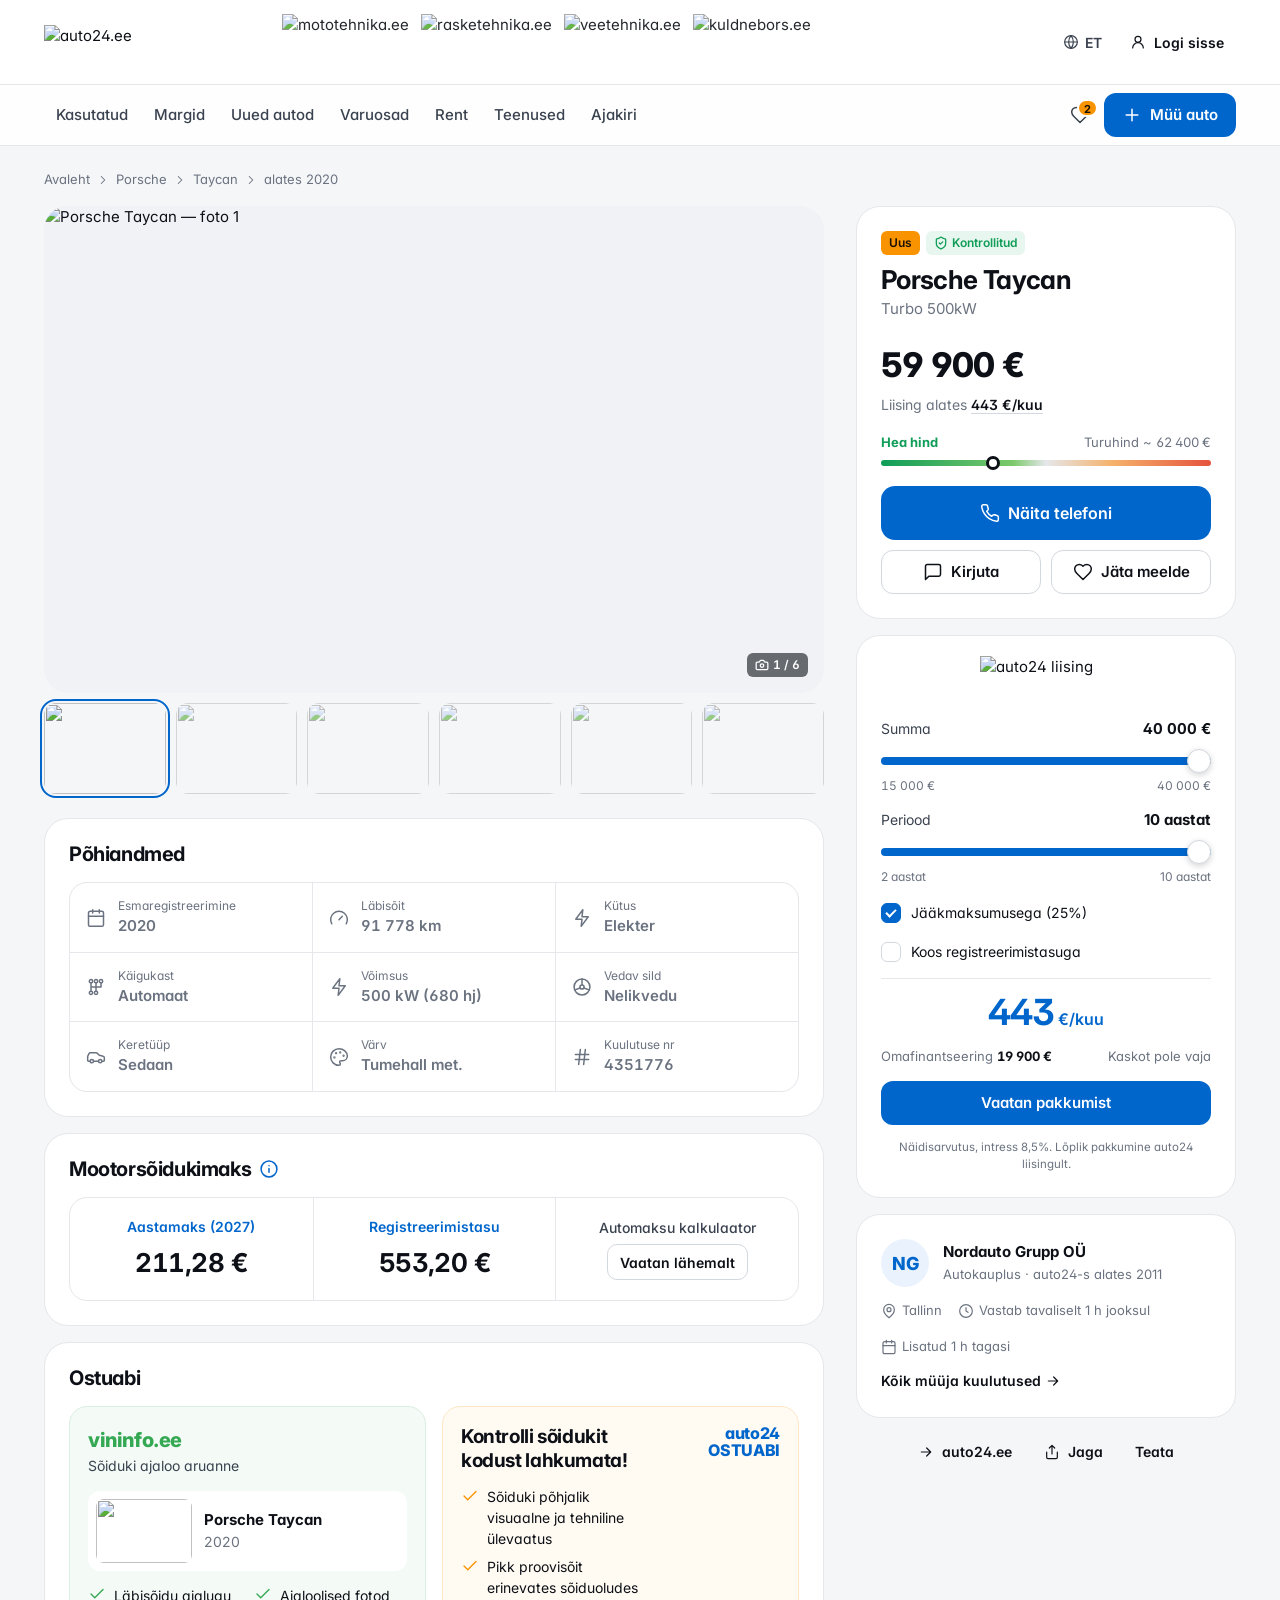
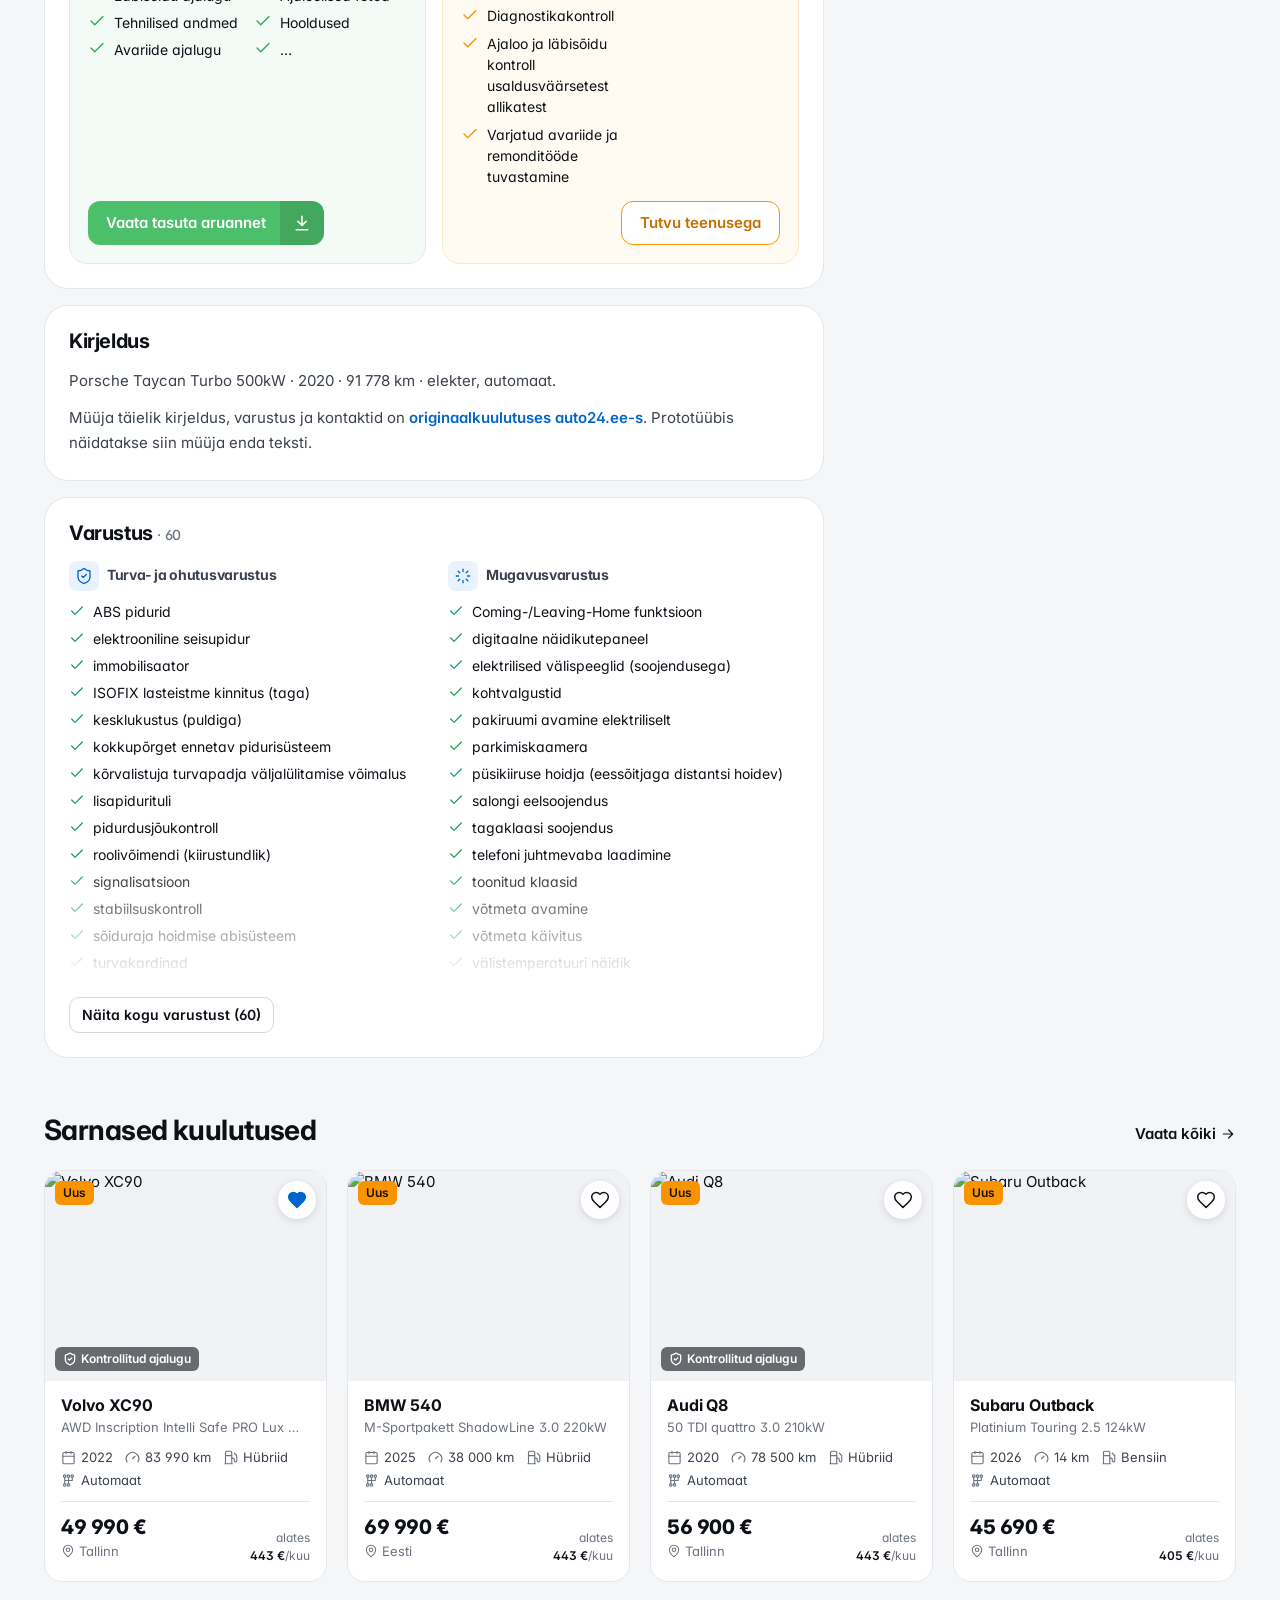
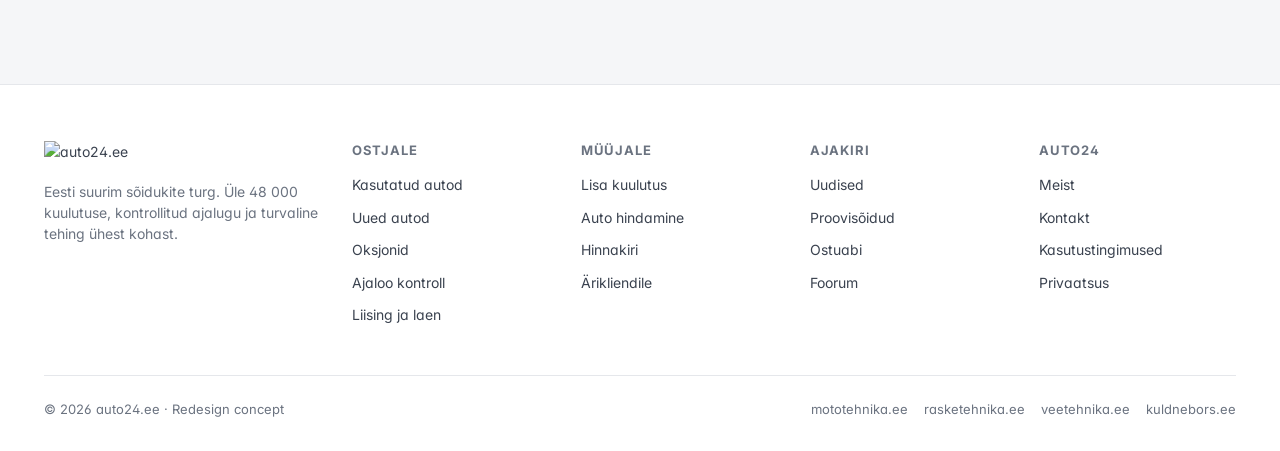
==== commit c32170a9: "Custom dropdowns; fix mobile menu position - All select.control fields get a styled dropdown (popove" ====
--- a/kuulutus.html
+++ b/kuulutus.html
@@ -16,6 +16,7 @@
   <script src="assets/makes.js" defer></script>
   <script src="assets/i18n.js" defer></script>
   <script src="assets/app.js" defer></script>
+  <script src="assets/dropdown.js" defer></script>
   <script src="assets/listing.js" defer></script>
 </head>
 <body data-page="listing" class="has-mobile-bar">
--- a/assets/styles.css
+++ b/assets/styles.css
@@ -56,7 +56,10 @@
 /* ---------- Base ---------- */
 html.i18n-wait body { visibility: hidden; }
 *, *::before, *::after { box-sizing: border-box; }
-html { -webkit-text-size-adjust: 100%; scroll-behavior: smooth; }
+html { -webkit-text-size-adjust: 100%; scroll-behavior: smooth; touch-action: manipulation; }
+/* Never let the page pan sideways on phones. Only on <html> (propagates to the viewport), so <body>
+   never becomes a scroll container and the sticky header keeps working; scroll-lock also uses <html>. */
+html { overflow-x: clip; }
 body {
   margin: 0;
   background: var(--bg);
@@ -162,6 +165,8 @@
 .mobile-nav.open { opacity: 1; transform: none; pointer-events: auto; }
 .mobile-nav a { display: flex; justify-content: space-between; align-items: center; padding: 16px 4px; font-size: 18px; font-weight: 600; border-bottom: 1px solid var(--line); }
 .mobile-nav .btn { margin-top: 24px; }
+.mobile-nav a.btn { justify-content: center; gap: 10px; padding: 0 24px; border-bottom: 0; font-size: 17px; color: var(--accent-ink); }
+.mobile-nav a.btn svg.i { width: 20px; height: 20px; }
 
 /* ---------- Form controls ---------- */
 .field { display: flex; flex-direction: column; gap: 6px; min-width: 0; }
@@ -179,10 +184,48 @@
   background-image: url("data:image/svg+xml,%3Csvg xmlns='http://www.w3.org/2000/svg' width='20' height='20' viewBox='0 0 24 24' fill='none' stroke='%236b7380' stroke-width='2' stroke-linecap='round' stroke-linejoin='round'%3E%3Cpath d='m6 9 6 6 6-6'/%3E%3C/svg%3E");
   background-repeat: no-repeat; background-position: right 12px center;
 }
-select.control:disabled { opacity: .55; cursor: not-allowed; }
+select.control:disabled, .dd-btn:disabled { opacity: .55; cursor: not-allowed; }
+
+/* ---------- Custom dropdowns (assets/dropdown.js) ---------- */
+.dd-native { position: absolute !important; width: 1px !important; height: 1px !important; opacity: 0; pointer-events: none; overflow: hidden; clip-path: inset(50%); }
+.dd-btn {
+  display: flex; align-items: center; text-align: left; cursor: pointer; padding-right: 38px; white-space: nowrap;
+  background-image: url("data:image/svg+xml,%3Csvg xmlns='http://www.w3.org/2000/svg' width='20' height='20' viewBox='0 0 24 24' fill='none' stroke='%236b7380' stroke-width='2' stroke-linecap='round' stroke-linejoin='round'%3E%3Cpath d='m6 9 6 6 6-6'/%3E%3C/svg%3E");
+  background-repeat: no-repeat; background-position: right 12px center;
+}
+.dd-btn .dd-val { overflow: hidden; text-overflow: ellipsis; min-width: 0; }
+.dd-btn.dd-open { border-color: var(--accent); box-shadow: 0 0 0 4px var(--focus); background-image: url("data:image/svg+xml,%3Csvg xmlns='http://www.w3.org/2000/svg' width='20' height='20' viewBox='0 0 24 24' fill='none' stroke='%230066cc' stroke-width='2' stroke-linecap='round' stroke-linejoin='round'%3E%3Cpath d='m18 15-6-6-6 6'/%3E%3C/svg%3E"); }
+.dd-panel {
+  position: fixed; z-index: 90; max-width: min(420px, calc(100vw - 16px)); display: flex; flex-direction: column;
+  background: var(--surface); border: 1px solid var(--line); border-radius: 14px; box-shadow: var(--shadow-lg);
+  opacity: 0; transform: translateY(-4px) scale(.98); transform-origin: top center; transition: opacity .14s ease, transform .16s var(--ease);
+}
+.dd-panel.up { transform-origin: bottom center; transform: translateY(4px) scale(.98); }
+.dd-panel.in { opacity: 1; transform: none; }
+.dd-search { padding: 8px 8px 4px; border-bottom: 1px solid var(--line); }
+.dd-search .control { height: 38px; font-size: 14px; border-radius: 10px; }
+.dd-list { list-style: none; margin: 0; padding: 6px; overflow: auto; overscroll-behavior: contain; flex: 1; min-height: 0; scrollbar-width: thin; }
+.dd-group { padding: 10px 10px 4px; font-size: 11px; font-weight: 700; text-transform: uppercase; letter-spacing: .06em; color: var(--muted); }
+.dd-group[hidden], .dd-opt[hidden] { display: none; }
+.dd-opt { display: flex; align-items: center; justify-content: space-between; gap: 12px; min-height: 38px; padding: 8px 10px; border-radius: 9px; font-size: 15px; cursor: pointer; }
+.dd-opt svg.i { color: var(--accent); opacity: 0; flex: none; }
+.dd-opt.act { background: var(--surface-2); }
+.dd-opt.sel { color: var(--accent); font-weight: 600; }
+.dd-opt.sel svg.i { opacity: 1; }
+.dd-opt.dis { opacity: .45; cursor: default; }
+.dd-backdrop { position: fixed; inset: 0; z-index: 89; background: rgba(13,17,23,.4); opacity: 0; transition: opacity .2s; }
+.dd-backdrop.in { opacity: 1; }
+.dd-panel.sheet { left: 0; right: 0; bottom: 0; top: auto; max-width: none; max-height: 72vh; border-radius: 20px 20px 0 0; border: 0; transform: translateY(100%); transition: transform .26s var(--ease); padding-bottom: env(safe-area-inset-bottom); }
+.dd-panel.sheet.in { transform: none; }
+.dd-head { display: flex; align-items: center; justify-content: space-between; padding: 14px 12px 8px 20px; }
+.dd-head b { font-size: 17px; }
+.dd-panel.sheet .dd-list { padding: 4px 10px 12px; }
+.dd-panel.sheet .dd-opt { min-height: 48px; font-size: 16px; padding: 10px 12px; }
+.dd-panel.sheet .dd-search { padding: 0 12px 8px; border: 0; }
+.dd-panel.sheet .dd-search .control { height: 44px; font-size: 16px; }
 .range { display: grid; grid-template-columns: 1fr 1fr; gap: 8px; }
 .range .control { padding-left: 12px; }
-.range select.control { padding-right: 28px; background-position: right 6px center; background-size: 18px; }
+.range select.control, .range .dd-btn { padding-right: 28px; background-position: right 6px center; background-size: 18px; }
 .input-suffix { position: relative; }
 .input-suffix span { position: absolute; right: 14px; top: 50%; transform: translateY(-50%); color: var(--muted); font-size: 14px; pointer-events: none; }
 .input-suffix .control { padding-right: 34px; }
@@ -426,7 +469,7 @@
 .toolbar .active .chip { height: 32px; font-size: 13px; background: var(--surface-2); border-color: transparent; }
 .toolbar .active .chip:hover { border-color: var(--line-strong); }
 .toolbar-right { display: flex; align-items: center; gap: 8px; margin-left: auto; }
-.toolbar select.control { height: 40px; font-size: 14px; width: auto; }
+.toolbar select.control, .toolbar .dd-btn { height: 40px; font-size: 14px; width: auto; }
 .view-toggle { display: flex; padding: 3px; background: var(--surface-2); border-radius: 10px; }
 .view-toggle button { width: 34px; height: 34px; display: grid; place-items: center; border-radius: 8px; color: var(--muted); }
 .view-toggle button[aria-pressed="true"] { background: var(--surface); color: var(--ink); box-shadow: var(--shadow-sm); }
@@ -650,7 +693,10 @@
 .listing { display: grid; grid-template-columns: minmax(0, 1fr) 380px; gap: 32px; align-items: start; padding-bottom: 40px; }
 .gallery { display: grid; grid-template-columns: 1fr; gap: 10px; }
 .gallery-main { position: relative; aspect-ratio: 16 / 10; border-radius: var(--r-xl); overflow: hidden; background: var(--surface-2); }
-.gallery-main img { width: 100%; height: 100%; object-fit: cover; }
+.g-track { display: flex; height: 100%; overflow-x: auto; overflow-y: hidden; scroll-snap-type: x mandatory; overscroll-behavior-x: contain; scrollbar-width: none; -webkit-overflow-scrolling: touch; }
+.g-track::-webkit-scrollbar { display: none; }
+.g-slide { flex: 0 0 100%; height: 100%; scroll-snap-align: start; scroll-snap-stop: always; }
+.g-slide img { width: 100%; height: 100%; object-fit: cover; user-select: none; -webkit-user-drag: none; }
 .gallery-main .nav { position: absolute; top: 50%; transform: translateY(-50%); width: 44px; height: 44px; border-radius: 50%; background: rgba(255,255,255,.92); color: #0d1117; display: grid; place-items: center; box-shadow: 0 2px 10px rgba(0,0,0,.15); opacity: 0; transition: opacity .2s; }
 .gallery-main:hover .nav { opacity: 1; }
 .gallery-main .prev { left: 16px; }
@@ -823,7 +869,7 @@
   .toolbar .active { display: none; }
   .toolbar { gap: 8px; }
   .toolbar-right { margin-left: 0; flex: 1; }
-  .toolbar-right select.control { flex: 1; }
+  .toolbar-right select.control, .toolbar-right .dd-btn { flex: 1; }
   .results.grid { grid-template-columns: repeat(2, minmax(0, 1fr)); gap: 12px; }
   .results.list .car-card { flex-direction: column; }
   .results.list .car-media { width: 100%; min-height: 0; aspect-ratio: 16 / 10; }
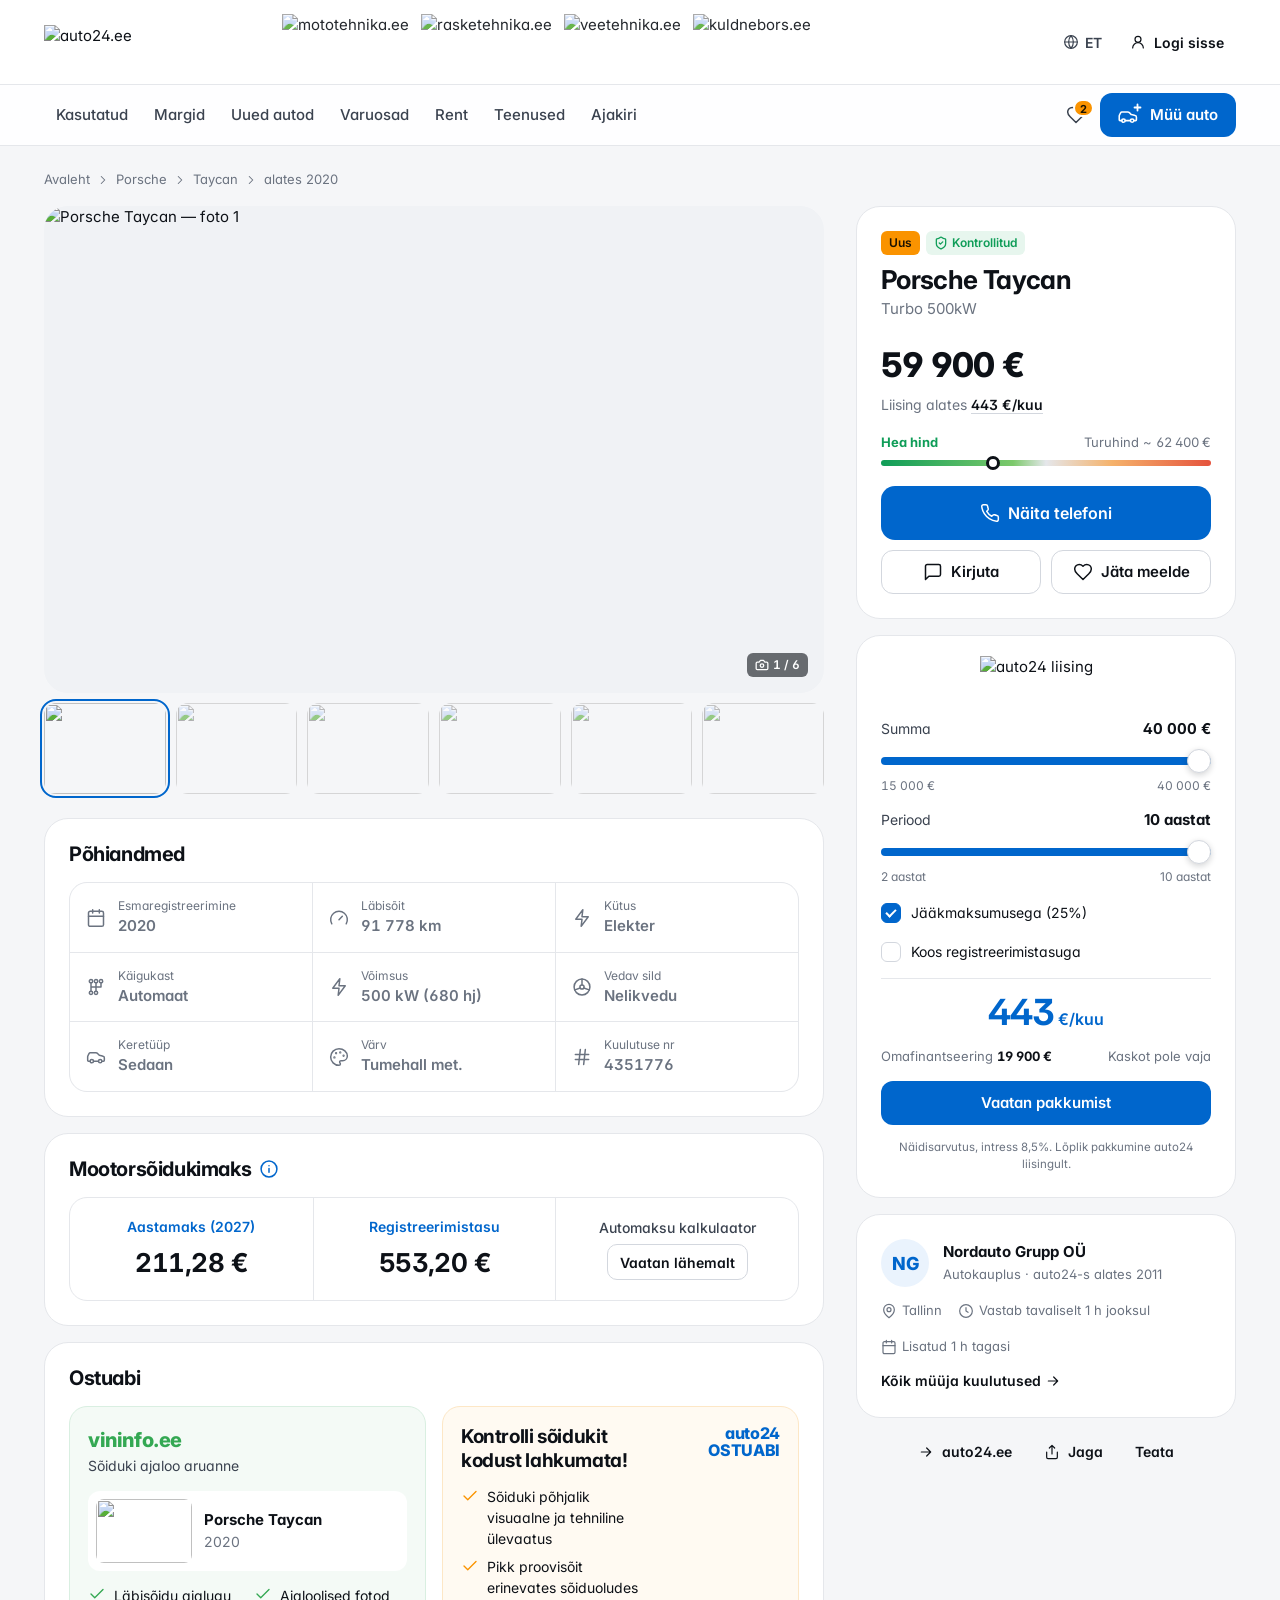
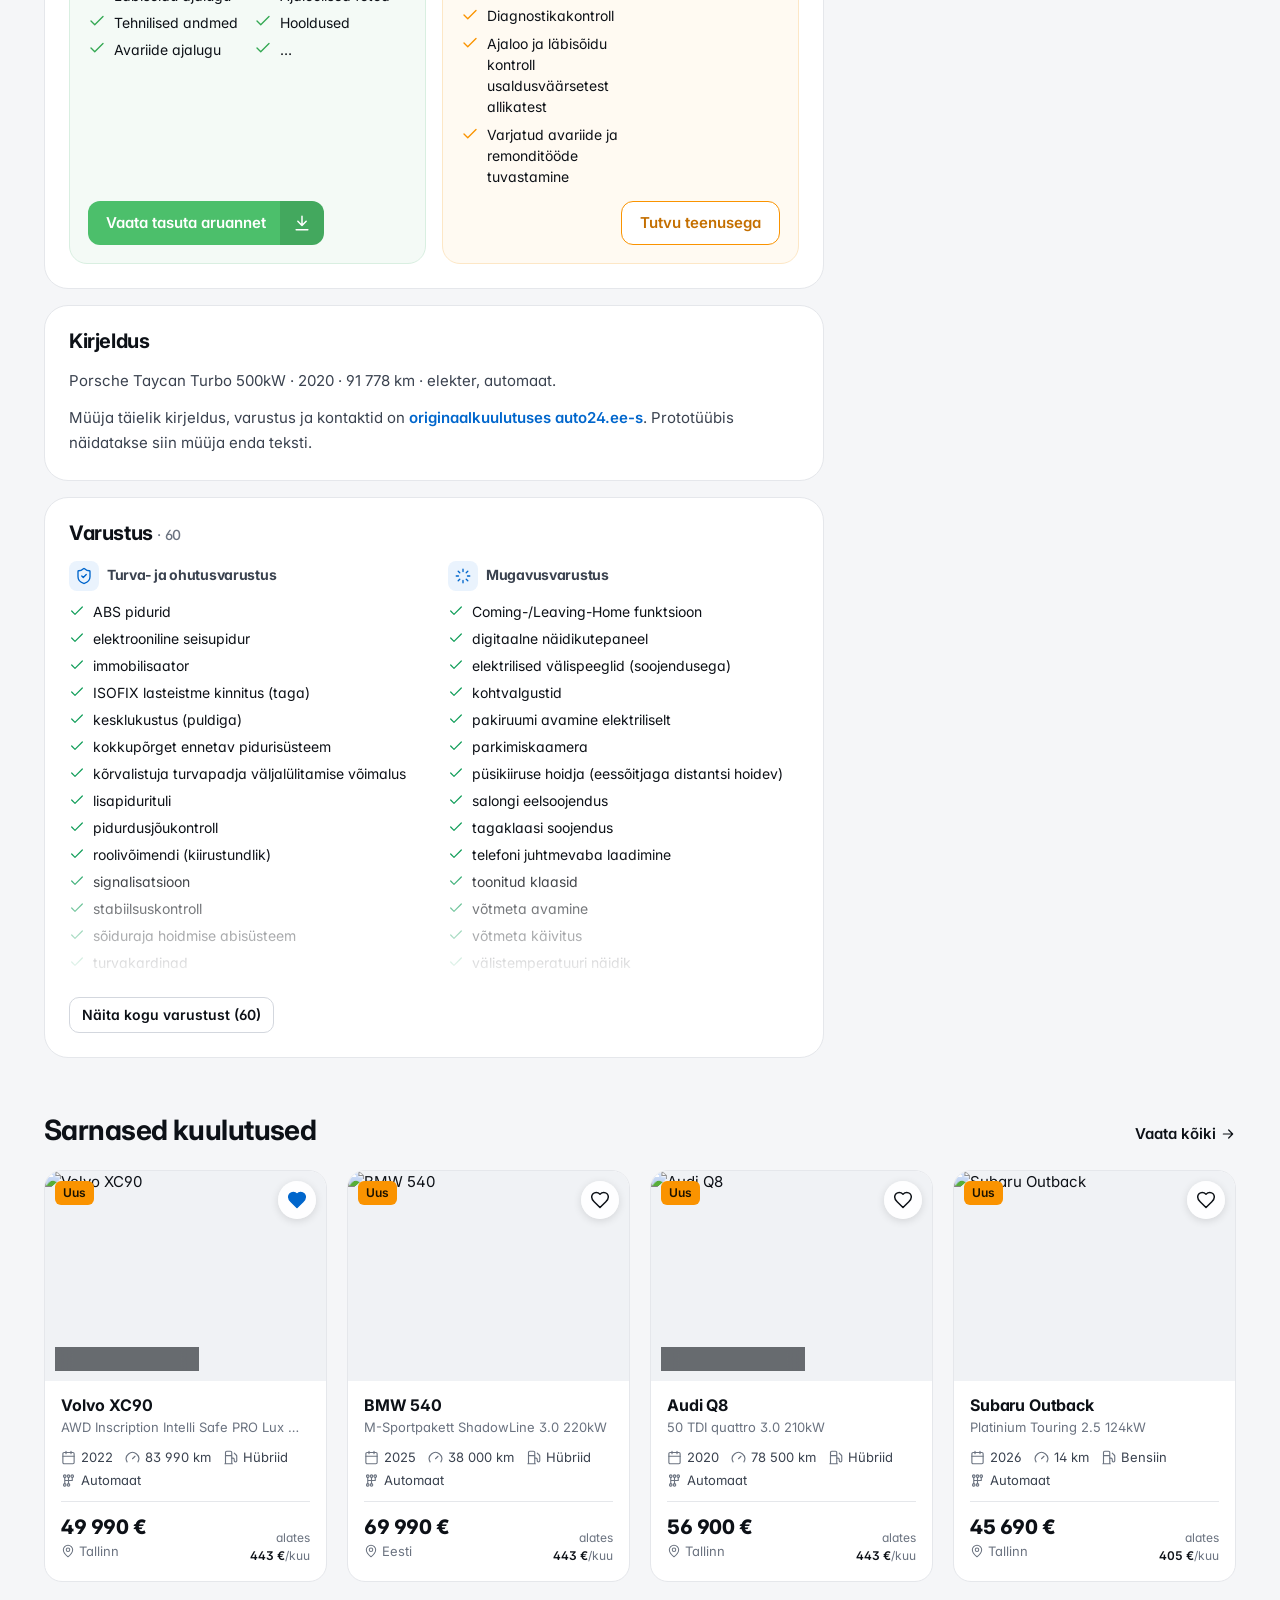
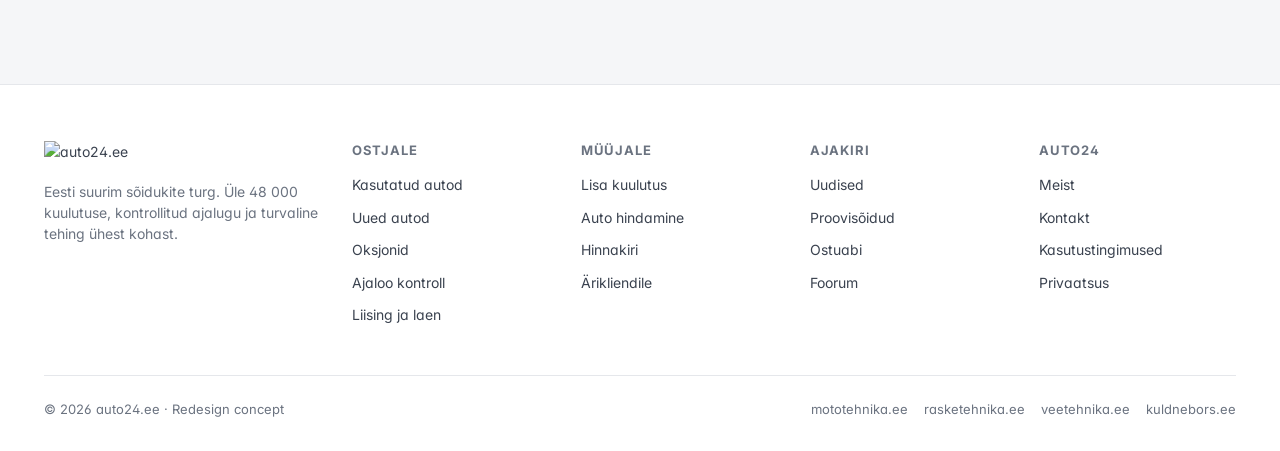
==== commit 74799f19: "Sell button: car-with-plus icon (v20261007173202) Co-Authored-By: Claude Opus 5.5 <noreply@anthropic" ====
--- a/kuulutus.html
+++ b/kuulutus.html
@@ -10,14 +10,14 @@
   <link rel="preconnect" href="https://fonts.gstatic.com" crossorigin>
   <link rel="preconnect" href="https://img13.img-bcg.eu">
   <link href="https://fonts.googleapis.com/css2?family=Inter:wght@400;500;600;700;800&display=swap" rel="stylesheet">
-  <link rel="stylesheet" href="assets/styles.css">
-  <script src="assets/data.js" defer></script>
-  <script src="assets/catalog.js" defer></script>
-  <script src="assets/makes.js" defer></script>
-  <script src="assets/i18n.js" defer></script>
-  <script src="assets/app.js" defer></script>
-  <script src="assets/dropdown.js" defer></script>
-  <script src="assets/listing.js" defer></script>
+  <link rel="stylesheet" href="assets/styles.css?v=20261007173202">
+  <script src="assets/data.js?v=20261007173202" defer></script>
+  <script src="assets/catalog.js?v=20261007173202" defer></script>
+  <script src="assets/makes.js?v=20261007173202" defer></script>
+  <script src="assets/i18n.js?v=20261007173202" defer></script>
+  <script src="assets/app.js?v=20261007173202" defer></script>
+  <script src="assets/dropdown.js?v=20261007173202" defer></script>
+  <script src="assets/listing.js?v=20261007173202" defer></script>
 </head>
 <body data-page="listing" class="has-mobile-bar">
   <main class="container" id="listingRoot"></main>
--- a/assets/styles.css
+++ b/assets/styles.css
@@ -634,7 +634,6 @@
 .mk-hero-logo { width: 72px; height: 72px; object-fit: contain; padding: 10px; background: var(--surface); border: 1px solid var(--line); border-radius: 18px; flex: none; }
 .mk-tile.brand { align-items: center; text-align: center; gap: 10px; padding: 18px 12px; }
 .mk-logo { width: 56px; height: 44px; object-fit: contain; }
-.az-logo { width: 22px; height: 22px; object-fit: contain; margin-right: 10px; vertical-align: -5px; }
 .bl { display: inline-flex; align-items: center; gap: 10px; }
 .bl-logo { width: 24px; height: 24px; object-fit: contain; flex: none; }
 .stepper { list-style: none; margin: 8px 0 24px; padding: 0; display: flex; gap: 8px; flex-wrap: wrap; counter-reset: s; }
@@ -664,21 +663,24 @@
 .mk-tile:hover { border-color: var(--accent); box-shadow: var(--shadow); transform: translateY(-1px); }
 .mk-tile b { font-size: 16px; }
 .mk-tile span { font-size: 13px; color: var(--muted); }
-.mk-tile[hidden], .mk-az a[hidden], .mk-az section[hidden], .mk-grid[hidden] { display: none; }
+.mk-tile[hidden], .mk-grid[hidden] { display: none; }
 .mk-tile.gen b { font-size: 18px; font-variant-numeric: tabular-nums; }
 .mk-tile.gen .bar { position: relative; height: 6px; border-radius: 3px; background: var(--surface-2); margin-top: 8px; }
 .mk-tile.gen .bar i { position: absolute; top: 0; bottom: 0; border-radius: 3px; background: var(--accent); }
 .mk-tile.gen.all { background: var(--accent-soft); border-color: transparent; flex-direction: row; align-items: center; justify-content: space-between; }
 .mk-tile.gen.all span { color: var(--accent); }
 .mk-all { margin-top: 24px; }
-.mk-az { display: grid; grid-template-columns: repeat(auto-fill, minmax(200px, 1fr)); gap: 20px 28px; }
-.mk-az h3 { font-size: 14px; color: var(--accent); margin-bottom: 6px; }
-.mk-az section div { display: flex; flex-direction: column; }
-.mk-az a { display: flex; align-items: center; padding: 5px 0; font-weight: 500; }
-.mk-az a:hover { color: var(--accent); }
+.mk-az { display: flex; flex-direction: column; gap: 22px; }
+.mk-letter[hidden] { display: none; }
+.mk-letter h3 { display: flex; align-items: center; gap: 12px; font-size: 20px; color: var(--accent); margin-bottom: 10px; }
+.mk-letter h3::after { content: ""; flex: 1; height: 1px; background: var(--line); }
 @media (max-width: 640px) {
-  .stepper { gap: 6px; }
-  .stepper li { min-width: 0; }
+  .stepper { gap: 6px; flex-wrap: nowrap; }
+  .stepper li { min-width: 0; flex: 0 0 auto; }
+  .stepper li:not(:has(> a)) { width: auto; }
+  .stepper li > a, .stepper li:not(:has(> a)) { padding: 10px; gap: 8px; font-size: 13.5px; }
+  .stepper li.current { flex: 1 1 0; min-width: 0; }
+  .stepper li.current .lbl { white-space: nowrap; overflow: hidden; text-overflow: ellipsis; }
   .stepper .lbl { display: none; }
   .stepper li.current .lbl { display: inline; }
   .stepper b { display: none; }
@@ -702,7 +704,7 @@
 .gallery-main .prev { left: 16px; }
 .gallery-main .next { right: 16px; }
 .gallery-main .counter { position: absolute; right: 16px; bottom: 16px; }
-.thumbs { display: grid; grid-template-columns: repeat(6, 1fr); gap: 10px; }
+.thumbs { display: grid; grid-template-columns: repeat(6, 1fr); gap: 10px; padding: 4px; margin: -4px; }
 .thumbs button { aspect-ratio: 4 / 3; border-radius: 12px; overflow: hidden; opacity: .6; transition: opacity .15s; outline-offset: 2px; }
 .thumbs button:hover { opacity: .9; }
 .thumbs button[aria-current="true"] { opacity: 1; outline: 2px solid var(--accent); }
@@ -827,7 +829,8 @@
   .topbar-actions .login-btn { padding: 0 8px; }
   .topbar-actions .login-btn { font-size: 0; gap: 0; }
   .sell-btn span { display: none; }
-  .sell-btn { width: 40px; padding: 0; }
+  .sell-btn { width: 44px; padding: 0; }
+  .sell-btn svg.i { width: 26px; height: 26px; }
   .hero { padding-top: 20px; }
   .ad-slot { padding-top: 12px; }
   .ad { border-radius: 14px; }
@@ -878,7 +881,7 @@
   .thumbs { grid-template-columns: repeat(6, 64px); overflow-x: auto; scrollbar-width: none; }
   .gallery { margin: 0 calc(-1 * var(--gutter)); }
   .gallery-main { border-radius: 0; aspect-ratio: 4 / 3; }
-  .thumbs { padding: 0 var(--gutter); }
+  .thumbs { padding: 4px var(--gutter); scroll-padding-inline: var(--gutter); }
   .gallery-main .nav { opacity: 1; width: 38px; height: 38px; }
   .panel { padding: 20px 18px; border-radius: 20px; }
   .kv { grid-template-columns: 1fr 1fr; }
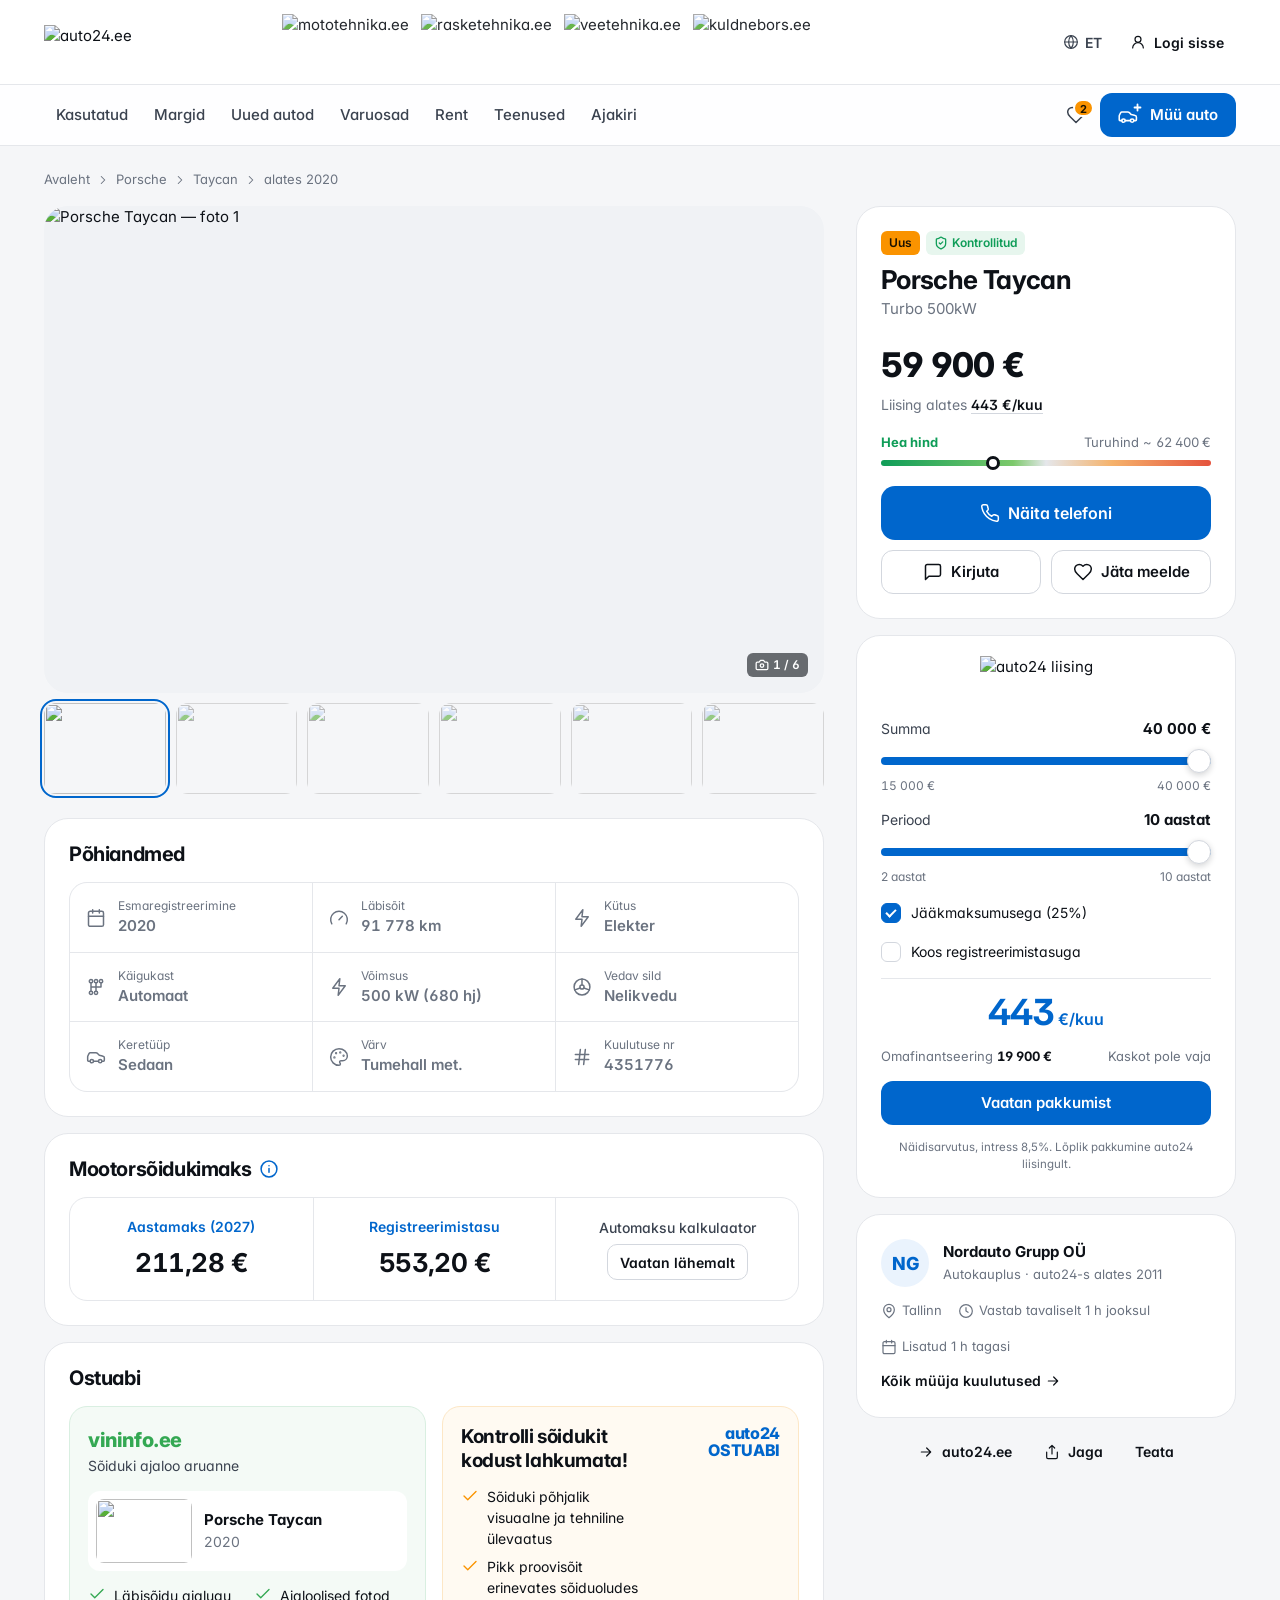
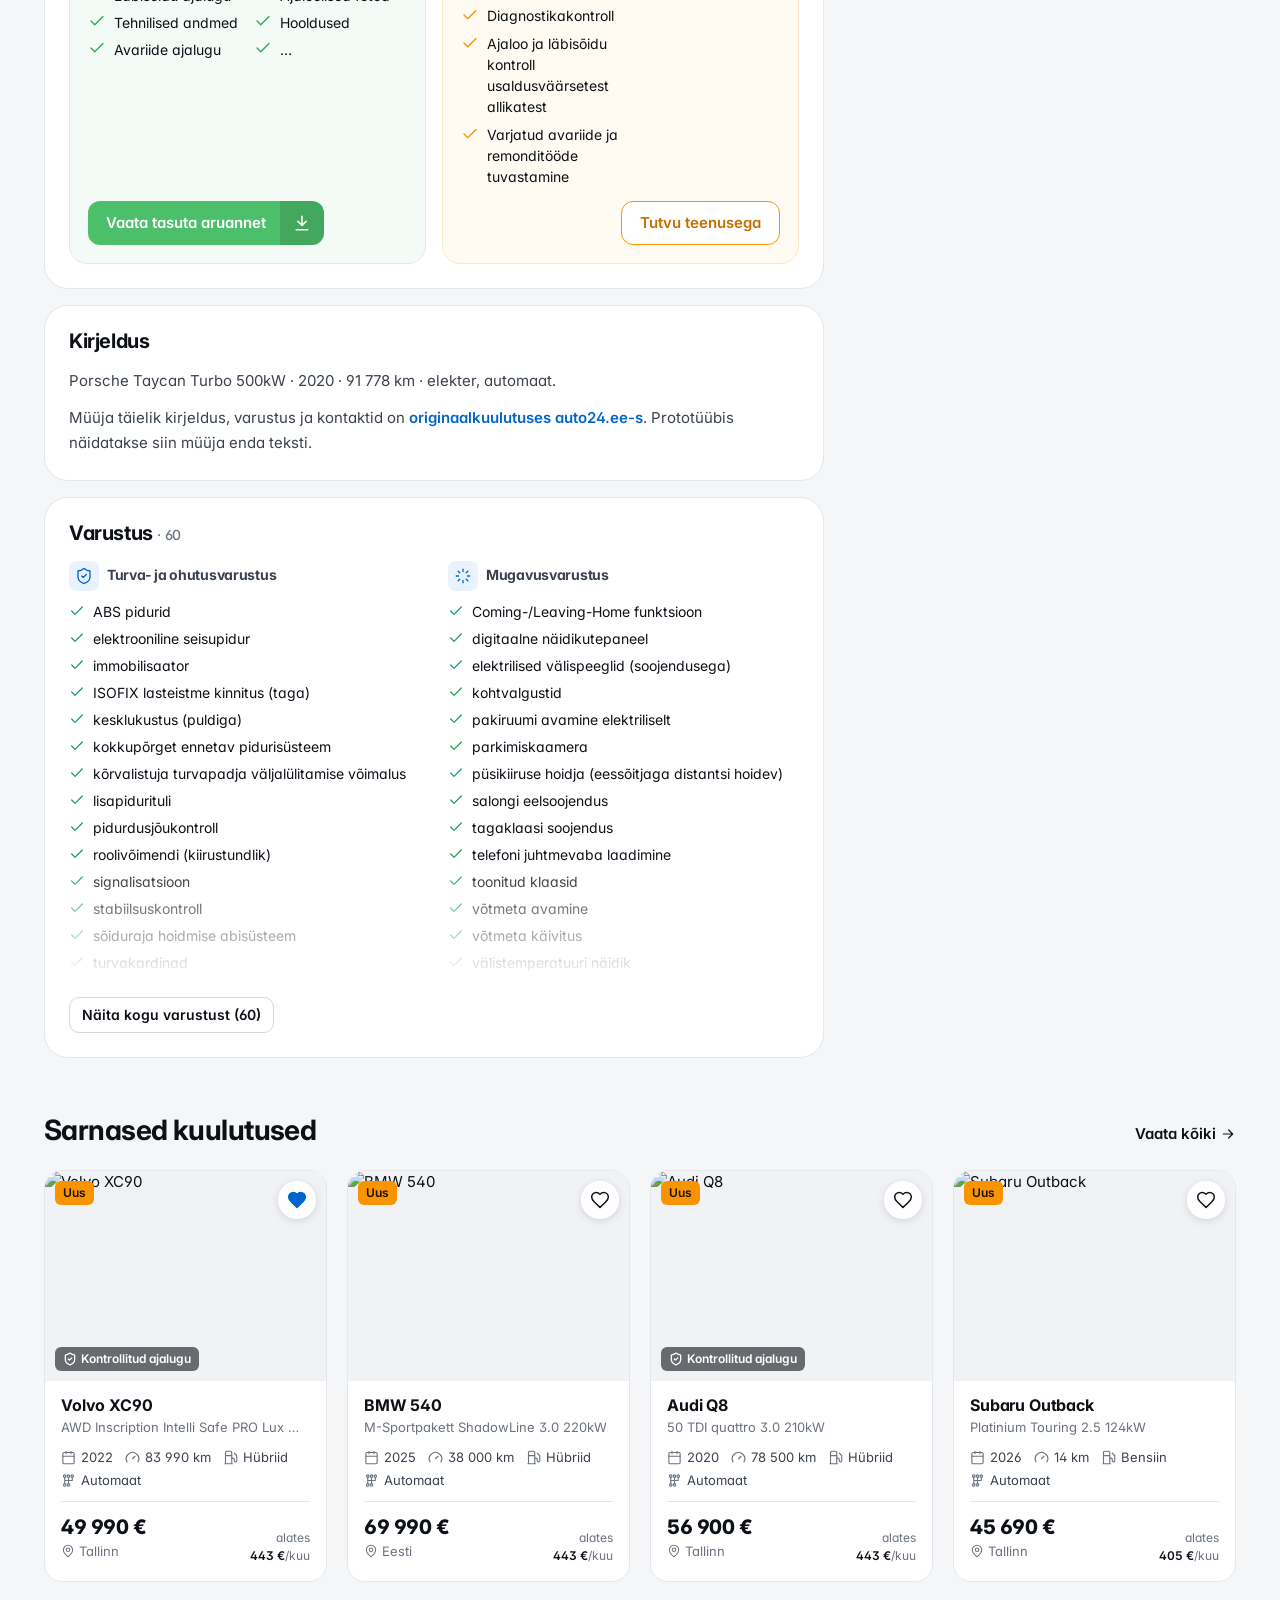
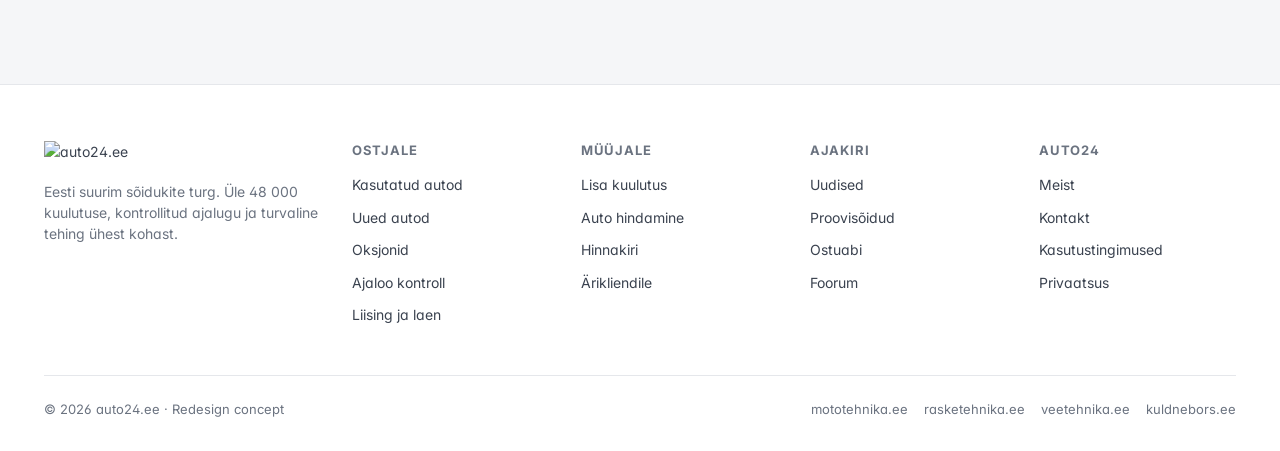
==== commit d17b58ca: "Phone layout fixes: estimate row, stepper, narrow screens (v20261007173812) - Value estimate row (pl" ====
--- a/kuulutus.html
+++ b/kuulutus.html
@@ -10,14 +10,14 @@
   <link rel="preconnect" href="https://fonts.gstatic.com" crossorigin>
   <link rel="preconnect" href="https://img13.img-bcg.eu">
   <link href="https://fonts.googleapis.com/css2?family=Inter:wght@400;500;600;700;800&display=swap" rel="stylesheet">
-  <link rel="stylesheet" href="assets/styles.css?v=20261007173202">
-  <script src="assets/data.js?v=20261007173202" defer></script>
-  <script src="assets/catalog.js?v=20261007173202" defer></script>
-  <script src="assets/makes.js?v=20261007173202" defer></script>
-  <script src="assets/i18n.js?v=20261007173202" defer></script>
-  <script src="assets/app.js?v=20261007173202" defer></script>
-  <script src="assets/dropdown.js?v=20261007173202" defer></script>
-  <script src="assets/listing.js?v=20261007173202" defer></script>
+  <link rel="stylesheet" href="assets/styles.css?v=20261007173812">
+  <script src="assets/data.js?v=20261007173812" defer></script>
+  <script src="assets/catalog.js?v=20261007173812" defer></script>
+  <script src="assets/makes.js?v=20261007173812" defer></script>
+  <script src="assets/i18n.js?v=20261007173812" defer></script>
+  <script src="assets/app.js?v=20261007173812" defer></script>
+  <script src="assets/dropdown.js?v=20261007173812" defer></script>
+  <script src="assets/listing.js?v=20261007173812" defer></script>
 </head>
 <body data-page="listing" class="has-mobile-bar">
   <main class="container" id="listingRoot"></main>
--- a/assets/styles.css
+++ b/assets/styles.css
@@ -405,13 +405,16 @@
 .steps b { display: grid; place-items: center; width: 32px; height: 32px; border-radius: 50%; background: color-mix(in srgb, var(--bg) 14%, transparent); color: var(--bg); font-size: 14px; margin-bottom: 10px; }
 .estimate { padding: 48px; background: color-mix(in srgb, var(--bg) 6%, transparent); display: flex; flex-direction: column; justify-content: center; gap: 14px; }
 .estimate h3 { font-size: 20px; }
-.estimate .row { display: flex; gap: 8px; }
+.estimate .row { display: flex; gap: 8px; min-width: 0; }
+.estimate .row .btn { flex: none; }
+.estimate { min-width: 0; }
+.estimate-out { overflow-wrap: anywhere; }
 .plate {
-  flex: 1; height: 54px; border-radius: 12px; border: 2px solid #fff; background: #fff; color: #0d1117;
+  flex: 1; min-width: 0; height: 54px; border-radius: 12px; border: 2px solid #fff; background: #fff; color: #0d1117;
   display: flex; align-items: stretch; overflow: hidden;
 }
 .plate .eu { width: 34px; background: #1f4bd8; color: #fff; display: flex; flex-direction: column; align-items: center; justify-content: end; padding-bottom: 6px; font-size: 12px; font-weight: 700; }
-.plate input { flex: 1; min-width: 0; border: 0; outline: 0; font-size: 22px; font-weight: 700; letter-spacing: .12em; text-transform: uppercase; padding: 0 14px; background: transparent; color: #0d1117; }
+.plate input { flex: 1; min-width: 0; width: 100%; border: 0; outline: 0; font-size: 22px; font-weight: 700; letter-spacing: .12em; text-transform: uppercase; padding: 0 14px; background: transparent; color: #0d1117; }
 .estimate-out { min-height: 64px; font-size: 14px; color: color-mix(in srgb, var(--bg) 70%, transparent); }
 .estimate-out strong { display: block; color: var(--bg); font-size: 28px; letter-spacing: -.02em; }
 
@@ -577,7 +580,7 @@
 /* ---------- Motor vehicle tax ---------- */
 .tax h2 { display: flex; align-items: center; gap: 8px; }
 .tax .info { color: var(--accent); display: inline-grid; cursor: help; }
-.tax-grid { display: grid; grid-template-columns: repeat(3, 1fr); border: 1px solid var(--line); border-radius: var(--r-lg); overflow: hidden; }
+.tax-grid { display: grid; grid-template-columns: repeat(3, minmax(0, 1fr)); border: 1px solid var(--line); border-radius: var(--r-lg); overflow: hidden; }
 .tax-grid > div { display: flex; flex-direction: column; align-items: center; justify-content: center; gap: 6px; padding: 18px 12px; text-align: center; }
 .tax-grid > div + div { border-left: 1px solid var(--line); }
 .tax-grid span { color: var(--accent); font-weight: 600; font-size: 14px; }
@@ -589,7 +592,7 @@
 .img-fallback { width: auto !important; height: auto !important; font-weight: 800; letter-spacing: -.02em; }
 .vi-text.img-fallback { color: #34a853; font-size: 20px; display: block; }
 .oa-logo.img-fallback { color: var(--accent); font-size: 16px; line-height: 1.1; text-align: right; max-width: 110px; }
-.services-grid { display: grid; grid-template-columns: 1fr 1fr; gap: 16px; }
+.services-grid { display: grid; grid-template-columns: repeat(2, minmax(0, 1fr)); gap: 16px; }
 .services-grid.single { grid-template-columns: 1fr; }
 .svc { border-radius: var(--r-lg); padding: 18px; display: flex; flex-direction: column; gap: 14px; }
 .vininfo { background: #f4faf6; border: 1px solid #d9efe1; }
@@ -619,14 +622,37 @@
 .oa-btn:hover { background: var(--brand-orange); color: #1a1200; }
 .services-grid.single .oa-body { grid-template-columns: 1fr 200px; }
 .services-grid.single .oa-photo { width: 200px; height: 140px; }
-@media (max-width: 900px) { .services-grid { grid-template-columns: 1fr; } }
+@media (max-width: 900px) { .services-grid { grid-template-columns: minmax(0, 1fr); } }
 @media (max-width: 640px) {
-  .tax-grid { grid-template-columns: 1fr 1fr; }
+  .tax-grid { grid-template-columns: repeat(2, minmax(0, 1fr)); }
   .tax-grid .tax-calc { grid-column: 1 / -1; border-left: 0 !important; border-top: 1px solid var(--line); }
   .tax-grid b { font-size: 22px; }
   .oa-body, .services-grid.single .oa-body { grid-template-columns: 1fr; }
   .oa-photo, .services-grid.single .oa-photo { width: 100%; height: 160px; }
   .oa-top h3 { font-size: 17px; }
+}
+
+/* ---------- Narrow-phone safety: let grid/flex children shrink instead of overflowing ---------- */
+.type-tile { min-width: 0; }
+.type-tile b { max-width: 100%; overflow-wrap: anywhere; }
+.kv div { min-width: 0; }
+.kv span, .kv b { overflow-wrap: anywhere; }
+.svc { min-width: 0; }
+.vi-list { grid-template-columns: repeat(2, minmax(0, 1fr)); }
+.vi-list li, .oa-list li { min-width: 0; overflow-wrap: anywhere; }
+.vi-btn { white-space: normal; text-align: left; max-width: 100%; }
+.oa-top h3 { min-width: 0; }
+.l-links { display: flex; gap: 4px 8px; justify-content: center; flex-wrap: wrap; }
+@media (max-width: 400px) {
+  .car-media .photos .lbl { display: none; }
+  .tax-grid b { font-size: 18px; }
+  .tax-grid > div { padding: 14px 8px; min-width: 0; }
+  .tax-grid span { font-size: 13px; }
+  .l-actions .row { grid-template-columns: repeat(2, minmax(0, 1fr)); }
+  .l-actions .btn { min-width: 0; padding: 0 10px; white-space: normal; text-align: center; line-height: 1.15; }
+  .type-tile svg { width: 100%; max-width: 64px; height: auto; }
+  .type-tile b { font-size: 12px; }
+  .vi-list { grid-template-columns: minmax(0, 1fr); }
 }
 
 /* ---------- Make → model → year flow ---------- */
@@ -636,21 +662,17 @@
 .mk-logo { width: 56px; height: 44px; object-fit: contain; }
 .bl { display: inline-flex; align-items: center; gap: 10px; }
 .bl-logo { width: 24px; height: 24px; object-fit: contain; flex: none; }
-.stepper { list-style: none; margin: 8px 0 24px; padding: 0; display: flex; gap: 8px; flex-wrap: wrap; counter-reset: s; }
-.stepper li { flex: 1; min-width: 150px; }
-.stepper li > a, .stepper li > :first-child:not(a) { }
-.stepper li > * { }
-.stepper li { display: flex; }
-.stepper li > a, .stepper li:not(:has(> a)) { display: flex; align-items: center; gap: 10px; width: 100%; padding: 12px 14px; border-radius: 14px; background: var(--surface); border: 1px solid var(--line); color: var(--muted); font-size: 14px; }
-.stepper li > a { color: inherit; }
-.stepper li.current, .stepper li.current:not(:has(> a)) { border-color: var(--accent); color: var(--ink); box-shadow: 0 0 0 3px var(--focus); }
-.stepper li.done > a { color: var(--ink); }
-.stepper li.done > a:hover { border-color: var(--ink); }
+.stepper { list-style: none; margin: 8px 0 24px; padding: 0; display: flex; gap: 8px; }
+.stepper li { flex: 1 1 0; min-width: 0; display: flex; }
+.stepper .st { display: flex; align-items: center; gap: 10px; width: 100%; min-width: 0; padding: 12px 14px; border-radius: 14px; background: var(--surface); border: 1px solid var(--line); color: var(--muted); font-size: 14px; }
+.stepper a.st { color: var(--ink); }
+.stepper a.st:hover { border-color: var(--ink); }
+.stepper .current .st { border-color: var(--accent); color: var(--ink); box-shadow: 0 0 0 3px var(--focus); }
 .stepper .dot { width: 26px; height: 26px; border-radius: 50%; display: grid; place-items: center; background: var(--surface-2); font-weight: 700; font-size: 13px; flex: none; }
 .stepper .current .dot { background: var(--accent); color: #fff; }
 .stepper .done .dot { background: var(--ok); color: #fff; }
-.stepper .lbl { font-weight: 600; }
-.stepper b { margin-left: auto; font-weight: 700; color: var(--ink); white-space: nowrap; overflow: hidden; text-overflow: ellipsis; }
+.stepper .lbl { font-weight: 600; white-space: nowrap; overflow: hidden; text-overflow: ellipsis; min-width: 0; }
+.stepper b { margin-left: auto; font-weight: 700; color: var(--ink); white-space: nowrap; overflow: hidden; text-overflow: ellipsis; min-width: 0; }
 .mk-body { padding-bottom: 48px; }
 .mk-head { display: flex; align-items: flex-end; justify-content: space-between; gap: 16px; flex-wrap: wrap; margin-bottom: 20px; }
 .mk-head h1 { font-size: 32px; }
@@ -675,15 +697,12 @@
 .mk-letter h3 { display: flex; align-items: center; gap: 12px; font-size: 20px; color: var(--accent); margin-bottom: 10px; }
 .mk-letter h3::after { content: ""; flex: 1; height: 1px; background: var(--line); }
 @media (max-width: 640px) {
-  .stepper { gap: 6px; flex-wrap: nowrap; }
-  .stepper li { min-width: 0; flex: 0 0 auto; }
-  .stepper li:not(:has(> a)) { width: auto; }
-  .stepper li > a, .stepper li:not(:has(> a)) { padding: 10px; gap: 8px; font-size: 13.5px; }
-  .stepper li.current { flex: 1 1 0; min-width: 0; }
-  .stepper li.current .lbl { white-space: nowrap; overflow: hidden; text-overflow: ellipsis; }
-  .stepper .lbl { display: none; }
-  .stepper li.current .lbl { display: inline; }
-  .stepper b { display: none; }
+  /* Phones: current step gets the room and its label; other steps shrink to a numbered dot */
+  .stepper { gap: 6px; }
+  .stepper li { flex: 0 0 auto; }
+  .stepper li.current { flex: 1 1 0; }
+  .stepper .st { padding: 10px; gap: 8px; font-size: 13.5px; }
+  .stepper li:not(.current) .lbl, .stepper b { display: none; }
   .mk-head h1 { font-size: 26px; }
   .mk-hero-logo { width: 56px; height: 56px; padding: 8px; }
   .mk-search { max-width: none; width: 100%; }
@@ -789,7 +808,7 @@
   .hero-grid { grid-template-columns: minmax(0, 1fr); }
   .brand-list { grid-template-columns: repeat(3, minmax(0, 1fr)); }
   .trust { grid-template-columns: 1fr 1fr; }
-  .sell { grid-template-columns: 1fr; }
+  .sell { grid-template-columns: minmax(0, 1fr); }
   .editorial { grid-template-columns: 1fr; }
   .search-layout { grid-template-columns: 1fr; }
   .filter-open { display: inline-flex; }
